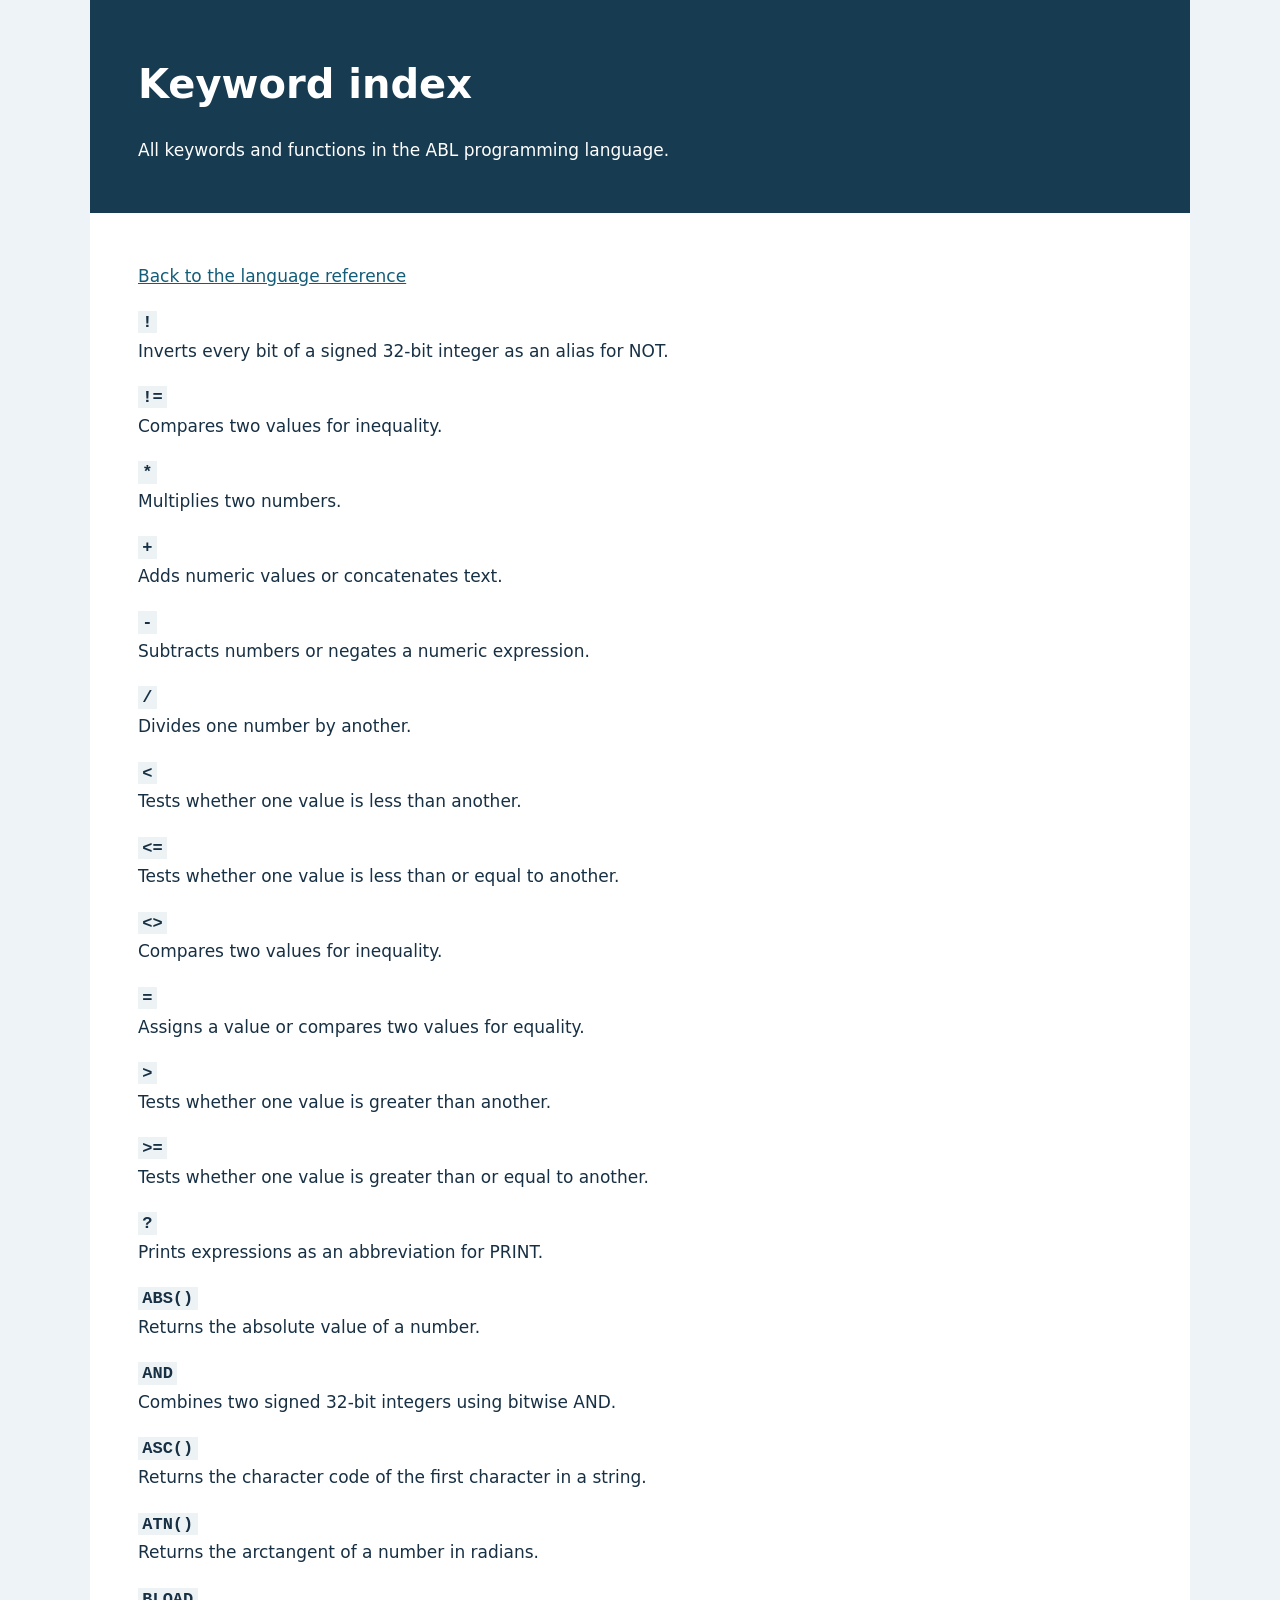
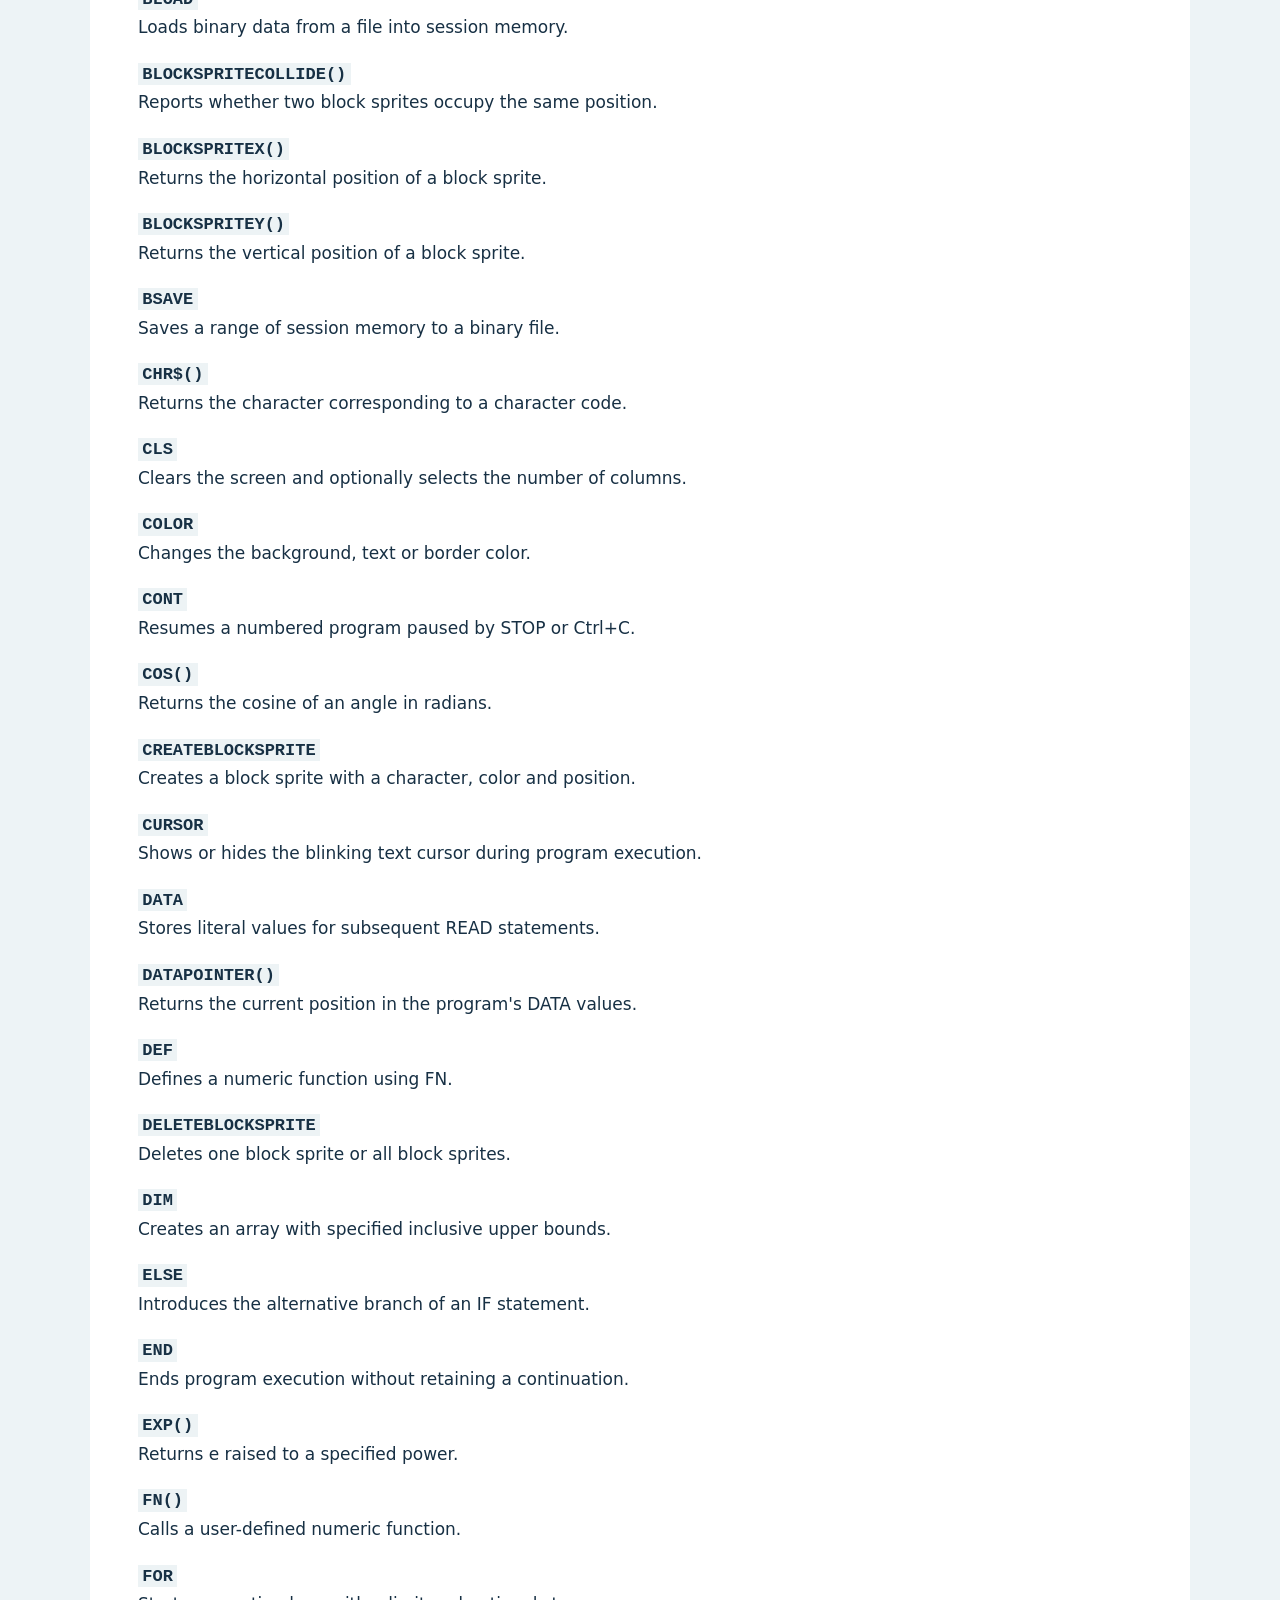
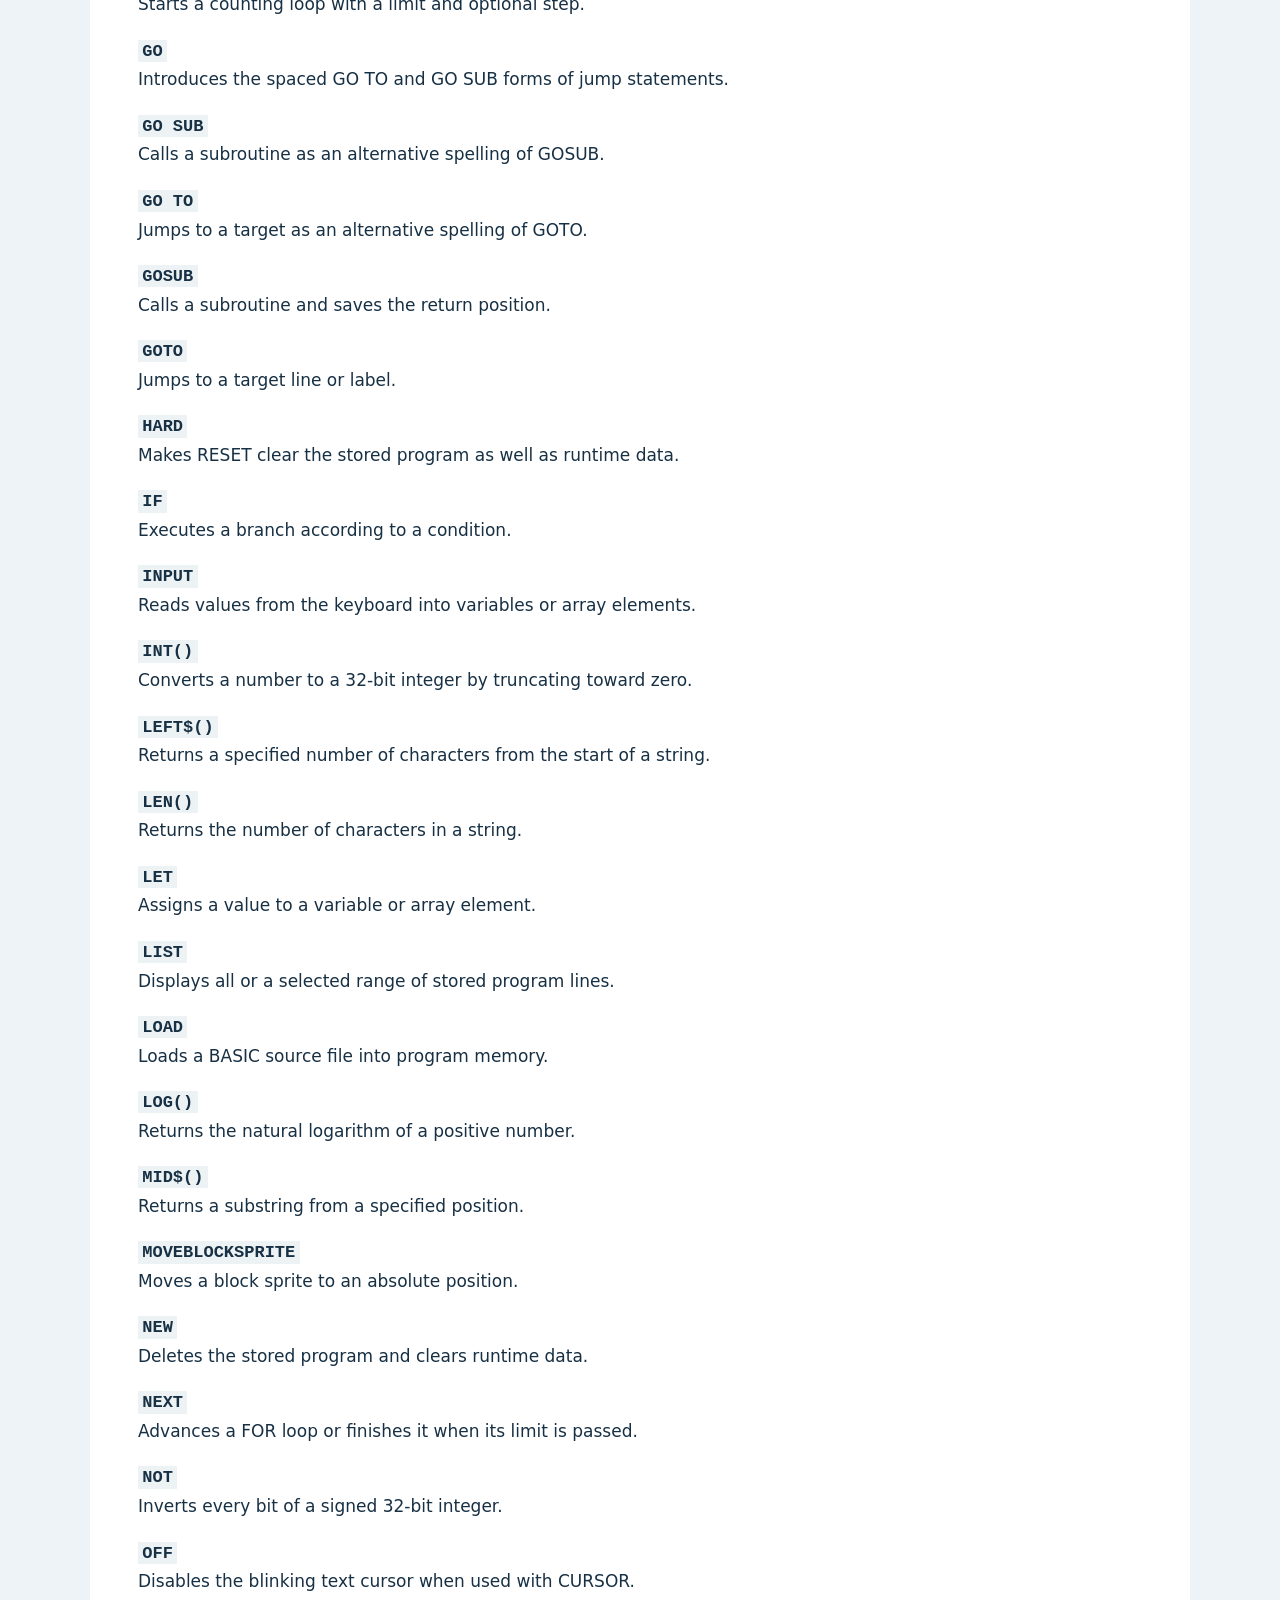
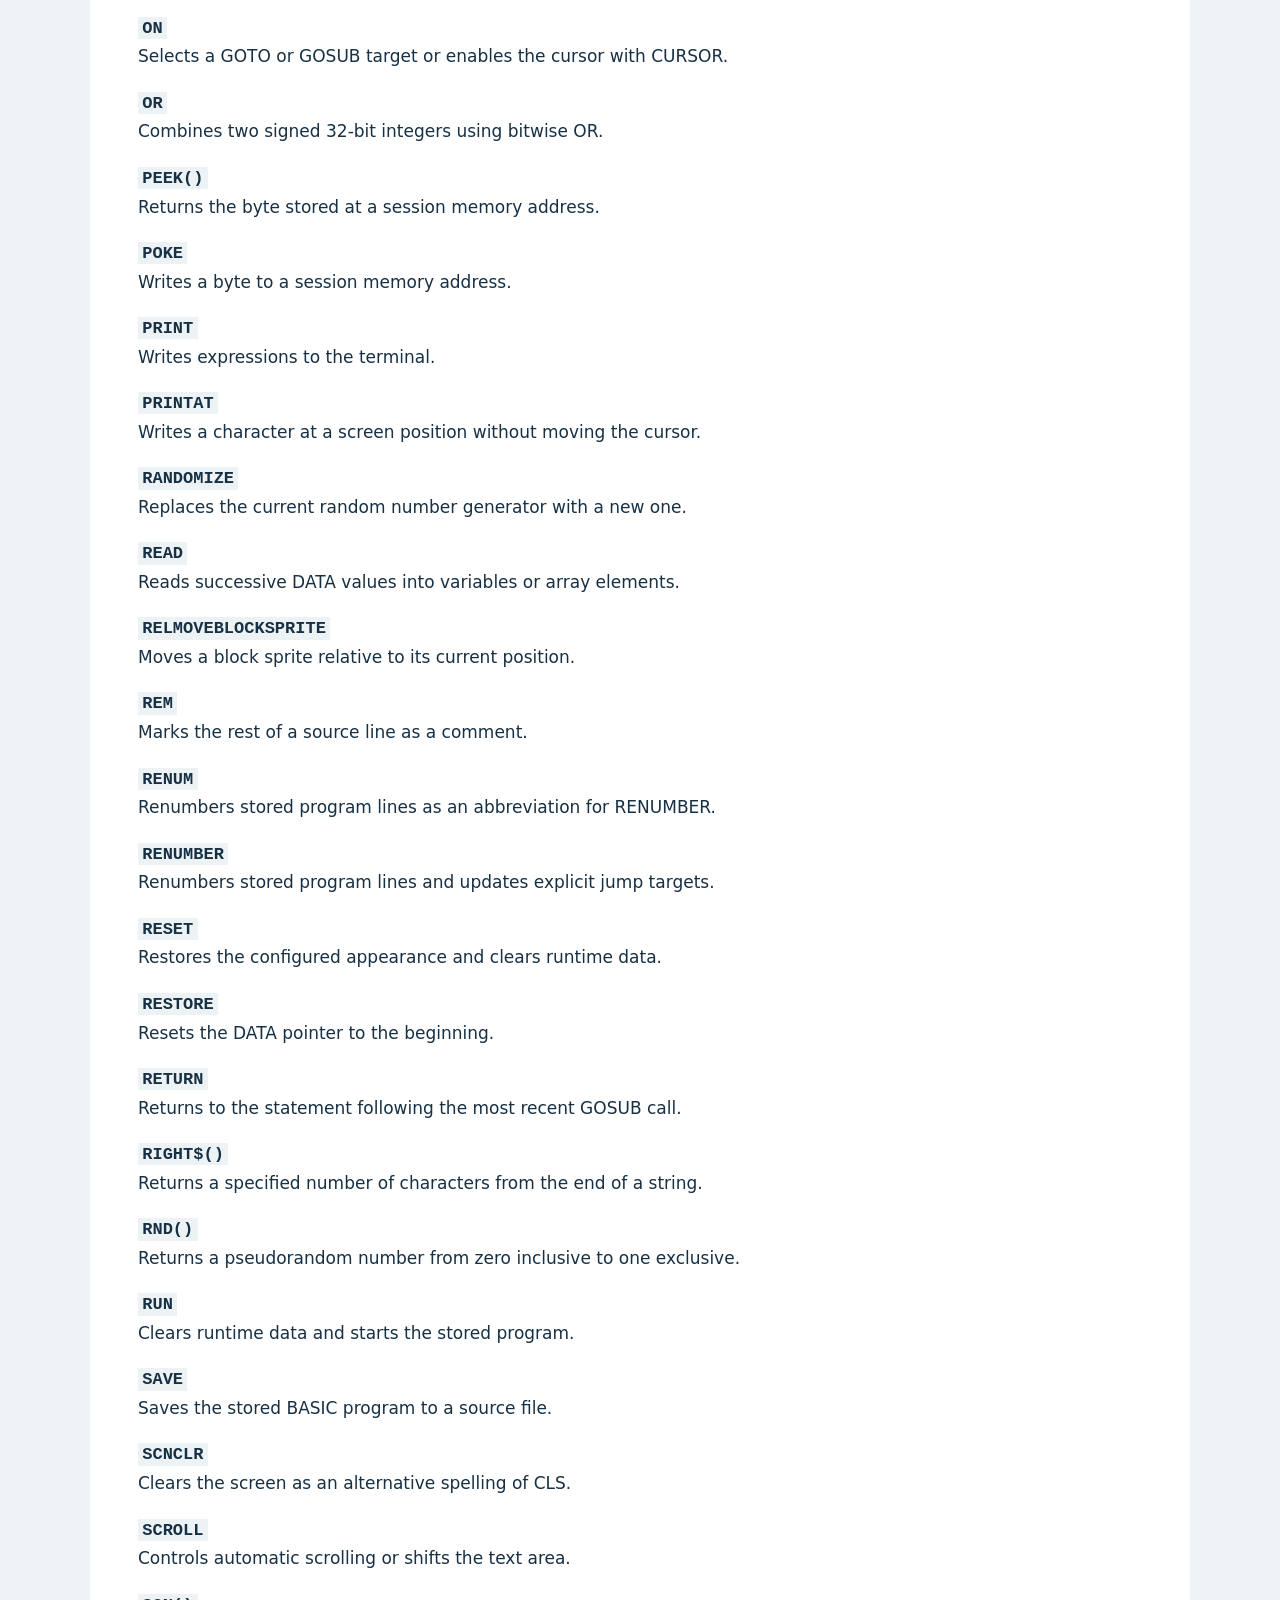
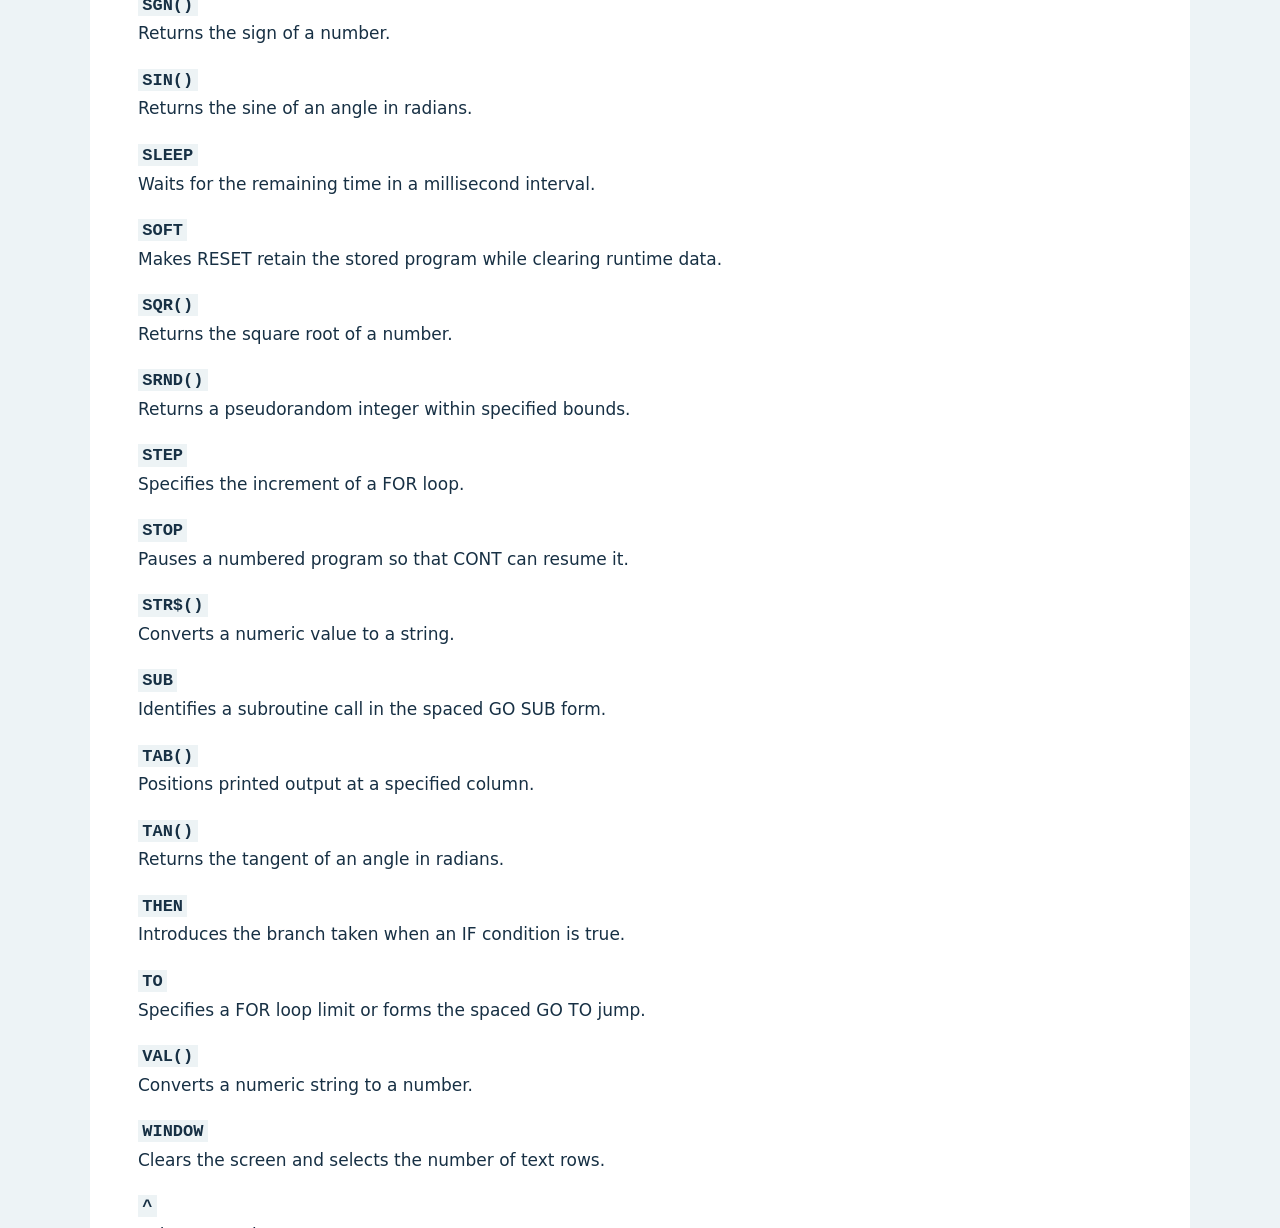
==== manual/index.html @ cd532a66 "Keyword index." ====
<!DOCTYPE html>
<html lang="en">
<head>
    <meta charset="utf-8" />
    <meta name="viewport" content="width=device-width, initial-scale=1" />
    <title>Keyword index | ABL manual</title>
    <link rel="stylesheet" href="../style.css" />
</head>
<body>
    <header>
        <h1>Keyword index</h1>
        <p>All keywords and functions in the ABL programming language.</p>
    </header>
    <main>
        <p><a href="../index.html">Back to the language reference</a></p>

        <p>
            <b><code>!</code></b><br />
            Inverts every bit of a signed 32-bit integer as an alias for NOT.
        </p>
        <p>
            <b><code>!=</code></b><br />
            Compares two values for inequality.
        </p>
        <p>
            <b><code>*</code></b><br />
            Multiplies two numbers.
        </p>
        <p>
            <b><code>+</code></b><br />
            Adds numeric values or concatenates text.
        </p>
        <p>
            <b><code>-</code></b><br />
            Subtracts numbers or negates a numeric expression.
        </p>
        <p>
            <b><code>/</code></b><br />
            Divides one number by another.
        </p>
        <p>
            <b><code>&lt;</code></b><br />
            Tests whether one value is less than another.
        </p>
        <p>
            <b><code>&lt;=</code></b><br />
            Tests whether one value is less than or equal to another.
        </p>
        <p>
            <b><code>&lt;&gt;</code></b><br />
            Compares two values for inequality.
        </p>
        <p>
            <b><code>=</code></b><br />
            Assigns a value or compares two values for equality.
        </p>
        <p>
            <b><code>&gt;</code></b><br />
            Tests whether one value is greater than another.
        </p>
        <p>
            <b><code>&gt;=</code></b><br />
            Tests whether one value is greater than or equal to another.
        </p>
        <p>
            <b><code>?</code></b><br />
            Prints expressions as an abbreviation for PRINT.
        </p>
        <p>
            <b><code>ABS()</code></b><br />
            Returns the absolute value of a number.
        </p>
        <p>
            <b><code>AND</code></b><br />
            Combines two signed 32-bit integers using bitwise AND.
        </p>
        <p>
            <b><code>ASC()</code></b><br />
            Returns the character code of the first character in a string.
        </p>
        <p>
            <b><code>ATN()</code></b><br />
            Returns the arctangent of a number in radians.
        </p>
        <p>
            <b><code>BLOAD</code></b><br />
            Loads binary data from a file into session memory.
        </p>
        <p>
            <b><code>BLOCKSPRITECOLLIDE()</code></b><br />
            Reports whether two block sprites occupy the same position.
        </p>
        <p>
            <b><code>BLOCKSPRITEX()</code></b><br />
            Returns the horizontal position of a block sprite.
        </p>
        <p>
            <b><code>BLOCKSPRITEY()</code></b><br />
            Returns the vertical position of a block sprite.
        </p>
        <p>
            <b><code>BSAVE</code></b><br />
            Saves a range of session memory to a binary file.
        </p>
        <p>
            <b><code>CHR$()</code></b><br />
            Returns the character corresponding to a character code.
        </p>
        <p>
            <b><code>CLS</code></b><br />
            Clears the screen and optionally selects the number of columns.
        </p>
        <p>
            <b><code>COLOR</code></b><br />
            Changes the background, text or border color.
        </p>
        <p>
            <b><code>CONT</code></b><br />
            Resumes a numbered program paused by STOP or Ctrl+C.
        </p>
        <p>
            <b><code>COS()</code></b><br />
            Returns the cosine of an angle in radians.
        </p>
        <p>
            <b><code>CREATEBLOCKSPRITE</code></b><br />
            Creates a block sprite with a character, color and position.
        </p>
        <p>
            <b><code>CURSOR</code></b><br />
            Shows or hides the blinking text cursor during program execution.
        </p>
        <p>
            <b><code>DATA</code></b><br />
            Stores literal values for subsequent READ statements.
        </p>
        <p>
            <b><code>DATAPOINTER()</code></b><br />
            Returns the current position in the program&#39;s DATA values.
        </p>
        <p>
            <b><code>DEF</code></b><br />
            Defines a numeric function using FN.
        </p>
        <p>
            <b><code>DELETEBLOCKSPRITE</code></b><br />
            Deletes one block sprite or all block sprites.
        </p>
        <p>
            <b><code>DIM</code></b><br />
            Creates an array with specified inclusive upper bounds.
        </p>
        <p>
            <b><code>ELSE</code></b><br />
            Introduces the alternative branch of an IF statement.
        </p>
        <p>
            <b><code>END</code></b><br />
            Ends program execution without retaining a continuation.
        </p>
        <p>
            <b><code>EXP()</code></b><br />
            Returns e raised to a specified power.
        </p>
        <p>
            <b><code>FN()</code></b><br />
            Calls a user-defined numeric function.
        </p>
        <p>
            <b><code>FOR</code></b><br />
            Starts a counting loop with a limit and optional step.
        </p>
        <p>
            <b><code>GO</code></b><br />
            Introduces the spaced GO TO and GO SUB forms of jump statements.
        </p>
        <p>
            <b><code>GO SUB</code></b><br />
            Calls a subroutine as an alternative spelling of GOSUB.
        </p>
        <p>
            <b><code>GO TO</code></b><br />
            Jumps to a target as an alternative spelling of GOTO.
        </p>
        <p>
            <b><code>GOSUB</code></b><br />
            Calls a subroutine and saves the return position.
        </p>
        <p>
            <b><code>GOTO</code></b><br />
            Jumps to a target line or label.
        </p>
        <p>
            <b><code>HARD</code></b><br />
            Makes RESET clear the stored program as well as runtime data.
        </p>
        <p>
            <b><code>IF</code></b><br />
            Executes a branch according to a condition.
        </p>
        <p>
            <b><code>INPUT</code></b><br />
            Reads values from the keyboard into variables or array elements.
        </p>
        <p>
            <b><code>INT()</code></b><br />
            Converts a number to a 32-bit integer by truncating toward zero.
        </p>
        <p>
            <b><code>LEFT$()</code></b><br />
            Returns a specified number of characters from the start of a string.
        </p>
        <p>
            <b><code>LEN()</code></b><br />
            Returns the number of characters in a string.
        </p>
        <p>
            <b><code>LET</code></b><br />
            Assigns a value to a variable or array element.
        </p>
        <p>
            <b><code>LIST</code></b><br />
            Displays all or a selected range of stored program lines.
        </p>
        <p>
            <b><code>LOAD</code></b><br />
            Loads a BASIC source file into program memory.
        </p>
        <p>
            <b><code>LOG()</code></b><br />
            Returns the natural logarithm of a positive number.
        </p>
        <p>
            <b><code>MID$()</code></b><br />
            Returns a substring from a specified position.
        </p>
        <p>
            <b><code>MOVEBLOCKSPRITE</code></b><br />
            Moves a block sprite to an absolute position.
        </p>
        <p>
            <b><code>NEW</code></b><br />
            Deletes the stored program and clears runtime data.
        </p>
        <p>
            <b><code>NEXT</code></b><br />
            Advances a FOR loop or finishes it when its limit is passed.
        </p>
        <p>
            <b><code>NOT</code></b><br />
            Inverts every bit of a signed 32-bit integer.
        </p>
        <p>
            <b><code>OFF</code></b><br />
            Disables the blinking text cursor when used with CURSOR.
        </p>
        <p>
            <b><code>ON</code></b><br />
            Selects a GOTO or GOSUB target or enables the cursor with CURSOR.
        </p>
        <p>
            <b><code>OR</code></b><br />
            Combines two signed 32-bit integers using bitwise OR.
        </p>
        <p>
            <b><code>PEEK()</code></b><br />
            Returns the byte stored at a session memory address.
        </p>
        <p>
            <b><code>POKE</code></b><br />
            Writes a byte to a session memory address.
        </p>
        <p>
            <b><code>PRINT</code></b><br />
            Writes expressions to the terminal.
        </p>
        <p>
            <b><code>PRINTAT</code></b><br />
            Writes a character at a screen position without moving the cursor.
        </p>
        <p>
            <b><code>RANDOMIZE</code></b><br />
            Replaces the current random number generator with a new one.
        </p>
        <p>
            <b><code>READ</code></b><br />
            Reads successive DATA values into variables or array elements.
        </p>
        <p>
            <b><code>RELMOVEBLOCKSPRITE</code></b><br />
            Moves a block sprite relative to its current position.
        </p>
        <p>
            <b><code>REM</code></b><br />
            Marks the rest of a source line as a comment.
        </p>
        <p>
            <b><code>RENUM</code></b><br />
            Renumbers stored program lines as an abbreviation for RENUMBER.
        </p>
        <p>
            <b><code>RENUMBER</code></b><br />
            Renumbers stored program lines and updates explicit jump targets.
        </p>
        <p>
            <b><code>RESET</code></b><br />
            Restores the configured appearance and clears runtime data.
        </p>
        <p>
            <b><code>RESTORE</code></b><br />
            Resets the DATA pointer to the beginning.
        </p>
        <p>
            <b><code>RETURN</code></b><br />
            Returns to the statement following the most recent GOSUB call.
        </p>
        <p>
            <b><code>RIGHT$()</code></b><br />
            Returns a specified number of characters from the end of a string.
        </p>
        <p>
            <b><code>RND()</code></b><br />
            Returns a pseudorandom number from zero inclusive to one exclusive.
        </p>
        <p>
            <b><code>RUN</code></b><br />
            Clears runtime data and starts the stored program.
        </p>
        <p>
            <b><code>SAVE</code></b><br />
            Saves the stored BASIC program to a source file.
        </p>
        <p>
            <b><code>SCNCLR</code></b><br />
            Clears the screen as an alternative spelling of CLS.
        </p>
        <p>
            <b><code>SCROLL</code></b><br />
            Controls automatic scrolling or shifts the text area.
        </p>
        <p>
            <b><code>SGN()</code></b><br />
            Returns the sign of a number.
        </p>
        <p>
            <b><code>SIN()</code></b><br />
            Returns the sine of an angle in radians.
        </p>
        <p>
            <b><code>SLEEP</code></b><br />
            Waits for the remaining time in a millisecond interval.
        </p>
        <p>
            <b><code>SOFT</code></b><br />
            Makes RESET retain the stored program while clearing runtime data.
        </p>
        <p>
            <b><code>SQR()</code></b><br />
            Returns the square root of a number.
        </p>
        <p>
            <b><code>SRND()</code></b><br />
            Returns a pseudorandom integer within specified bounds.
        </p>
        <p>
            <b><code>STEP</code></b><br />
            Specifies the increment of a FOR loop.
        </p>
        <p>
            <b><code>STOP</code></b><br />
            Pauses a numbered program so that CONT can resume it.
        </p>
        <p>
            <b><code>STR$()</code></b><br />
            Converts a numeric value to a string.
        </p>
        <p>
            <b><code>SUB</code></b><br />
            Identifies a subroutine call in the spaced GO SUB form.
        </p>
        <p>
            <b><code>TAB()</code></b><br />
            Positions printed output at a specified column.
        </p>
        <p>
            <b><code>TAN()</code></b><br />
            Returns the tangent of an angle in radians.
        </p>
        <p>
            <b><code>THEN</code></b><br />
            Introduces the branch taken when an IF condition is true.
        </p>
        <p>
            <b><code>TO</code></b><br />
            Specifies a FOR loop limit or forms the spaced GO TO jump.
        </p>
        <p>
            <b><code>VAL()</code></b><br />
            Converts a numeric string to a number.
        </p>
        <p>
            <b><code>WINDOW</code></b><br />
            Clears the screen and selects the number of text rows.
        </p>
        <p>
            <b><code>^</code></b><br />
            Raises a number to a power.
        </p>
    </main>
    <footer><p>ABL – A BASIC Language · developed by Tomas Håkansson and Anders Hesselbom.</p></footer>
</body>
</html>
---- style.css ----
﻿:root {
    color-scheme: light;
    --ink: #173044;
    --accent: #145d79;
    --line: #d4e1e7
}

* {
    box-sizing: border-box
}

body {
    margin: 0;
    background: #edf3f6;
    color: var(--ink);
    font: 17px/1.65 system-ui,sans-serif
}

header, main, footer {
    max-width: 1100px;
    margin: auto;
    padding: 2rem clamp(1rem,4vw,3rem)
}

header {
    background: #173b50;
    color: white
}

main {
    background: white
}

h1, h2, h3 {
    line-height: 1.25
}

h1 {
    font-size: 2.5rem
}

h2 {
    margin-top: 3rem;
    padding-top: 1rem;
    border-top: 2px solid var(--line)
}

h3 {
    margin-top: 2rem
}

a {
    color: var(--accent)
}

nav {
    background: #edf5f7;
    padding: 1rem 1.5rem;
    border-radius: 8px
}

    nav ul {
        columns: 2
    }

code, kbd, pre {
    font-family: Consolas,monospace
}

code {
    background: #edf3f5;
    padding: .1em .25em
}

pre {
    overflow: auto;
    background: #edf3f5;
    border-left: 4px solid var(--accent);
    padding: 1rem;
    line-height: 1.5
}

    pre code {
        padding: 0
    }

table {
    width: 100%;
    border-collapse: collapse;
    margin: 1rem 0
}

th, td {
    border: 1px solid var(--line);
    padding: .65rem;
    text-align: left;
    vertical-align: top;
    overflow-wrap: anywhere
}

th {
    background: #edf3f5
}

.note {
    padding: 1rem;
    background: #fff5dc;
    border-left: 4px solid #bd831c
}

article, section {
    scroll-margin-top: 1rem
}

@media(max-width:650px) {
    body {
        font-size: 16px
    }

    nav ul {
        columns: 1
    }

    th, td {
        padding: .4rem
    }

    h1 {
        font-size: 2rem
    }
}

@media print {
    body, main, header {
        background: white;
        color: black
    }

    nav {
        display: none
    }

    pre {
        white-space: pre-wrap
    }

    h2, h3 {
        break-after: avoid
    }

    tr, pre {
        break-inside: avoid
    }
}
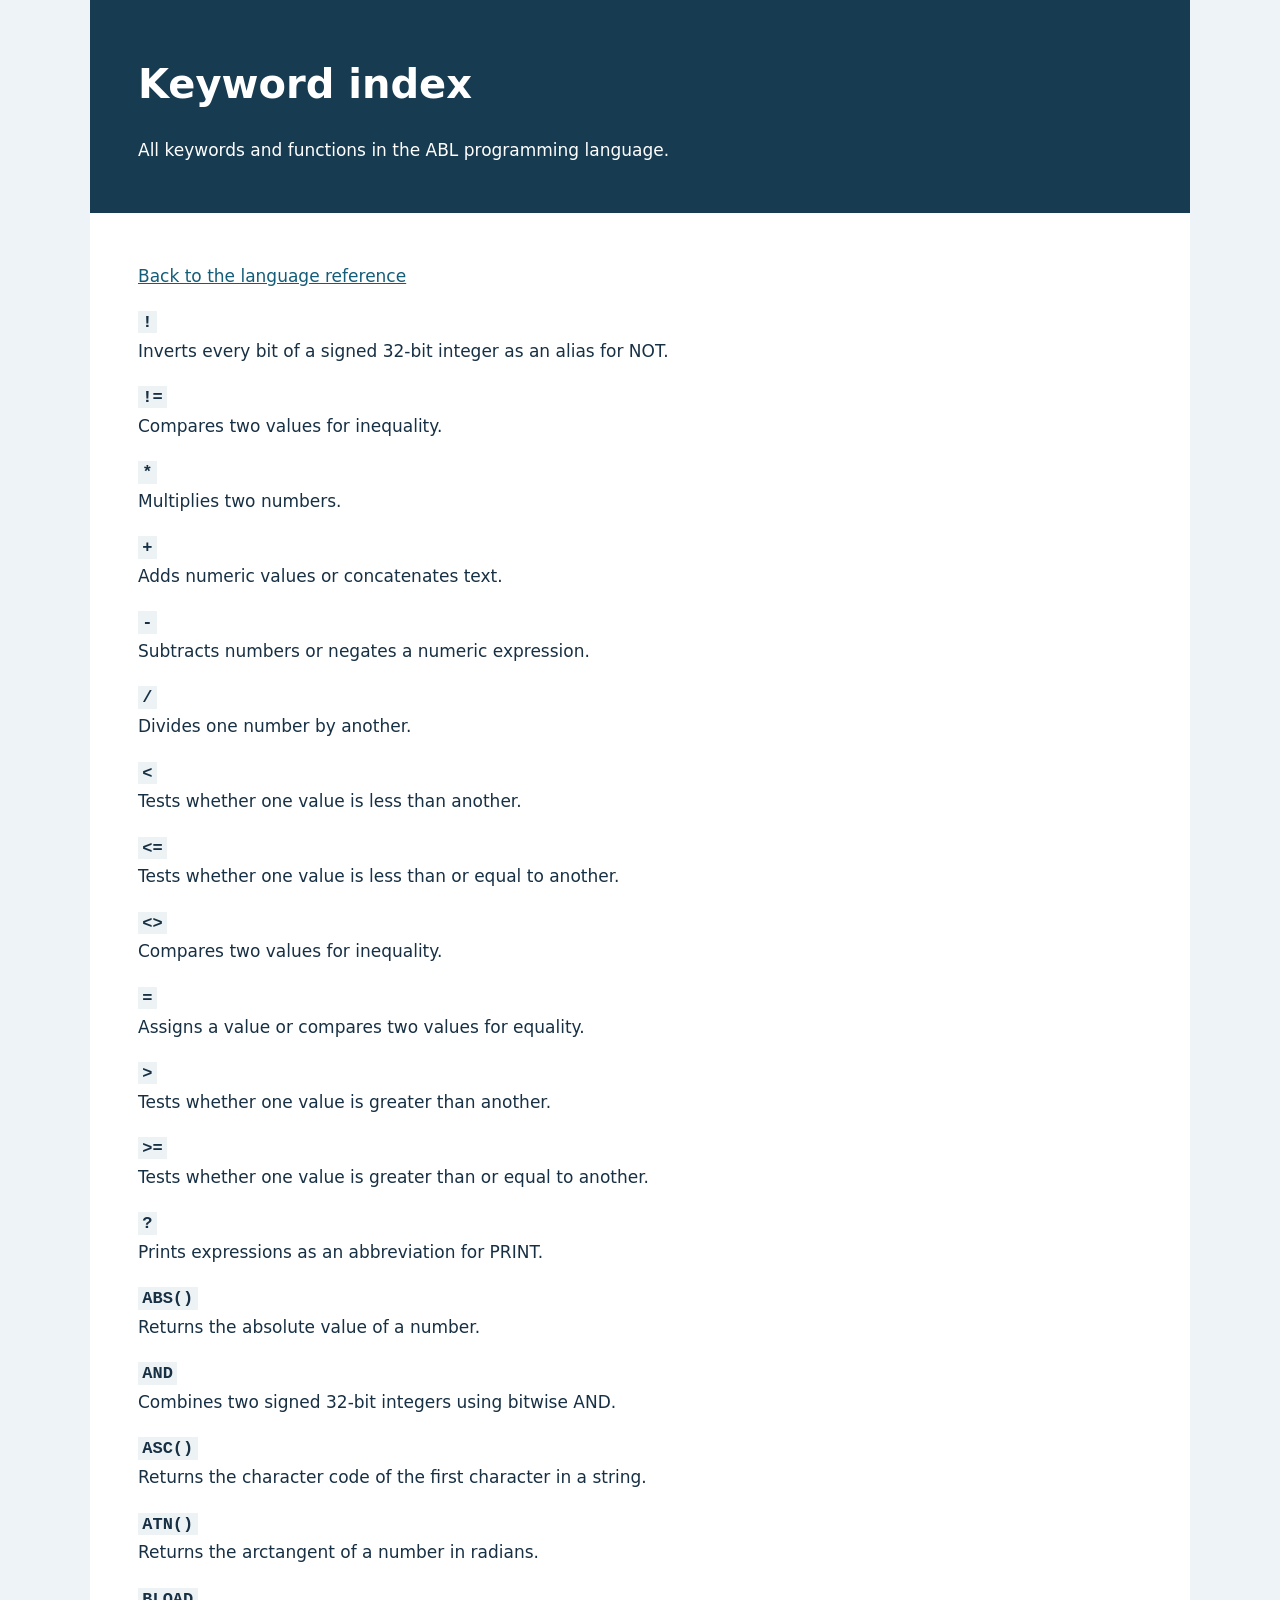
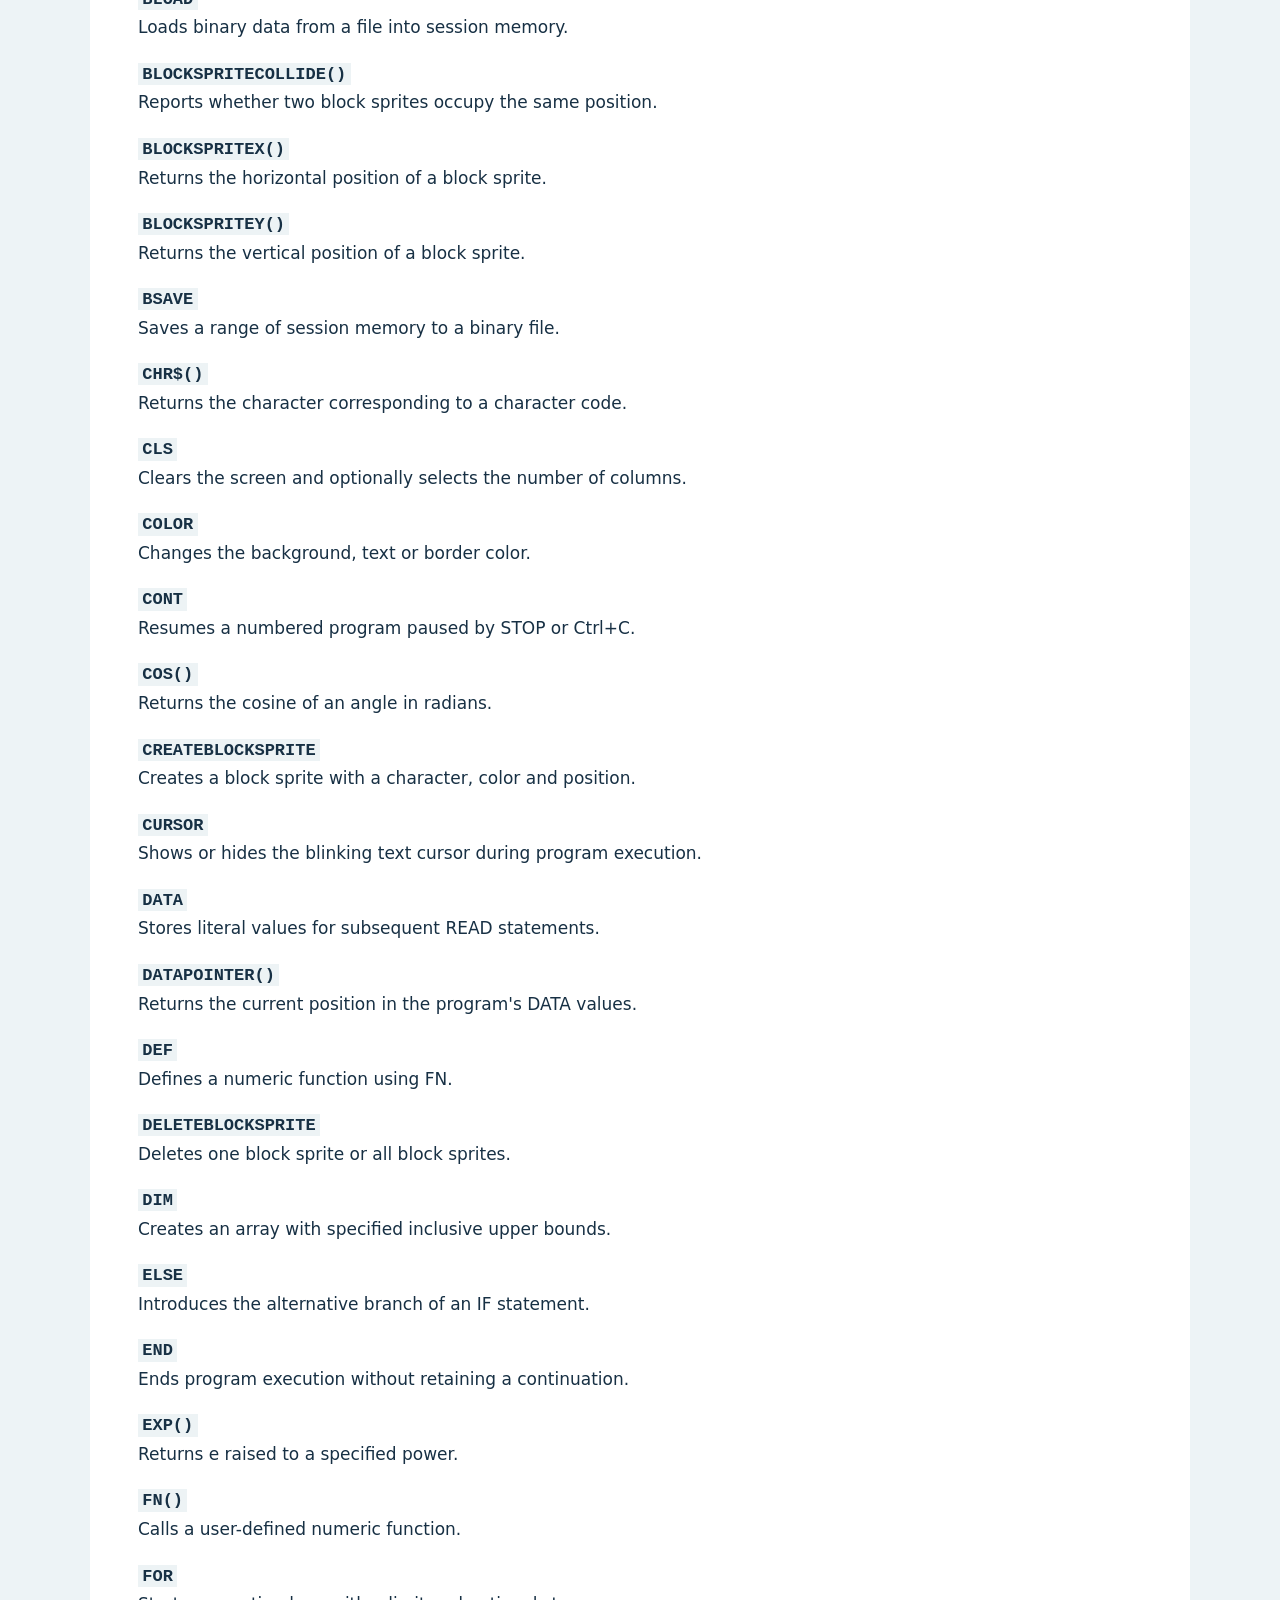
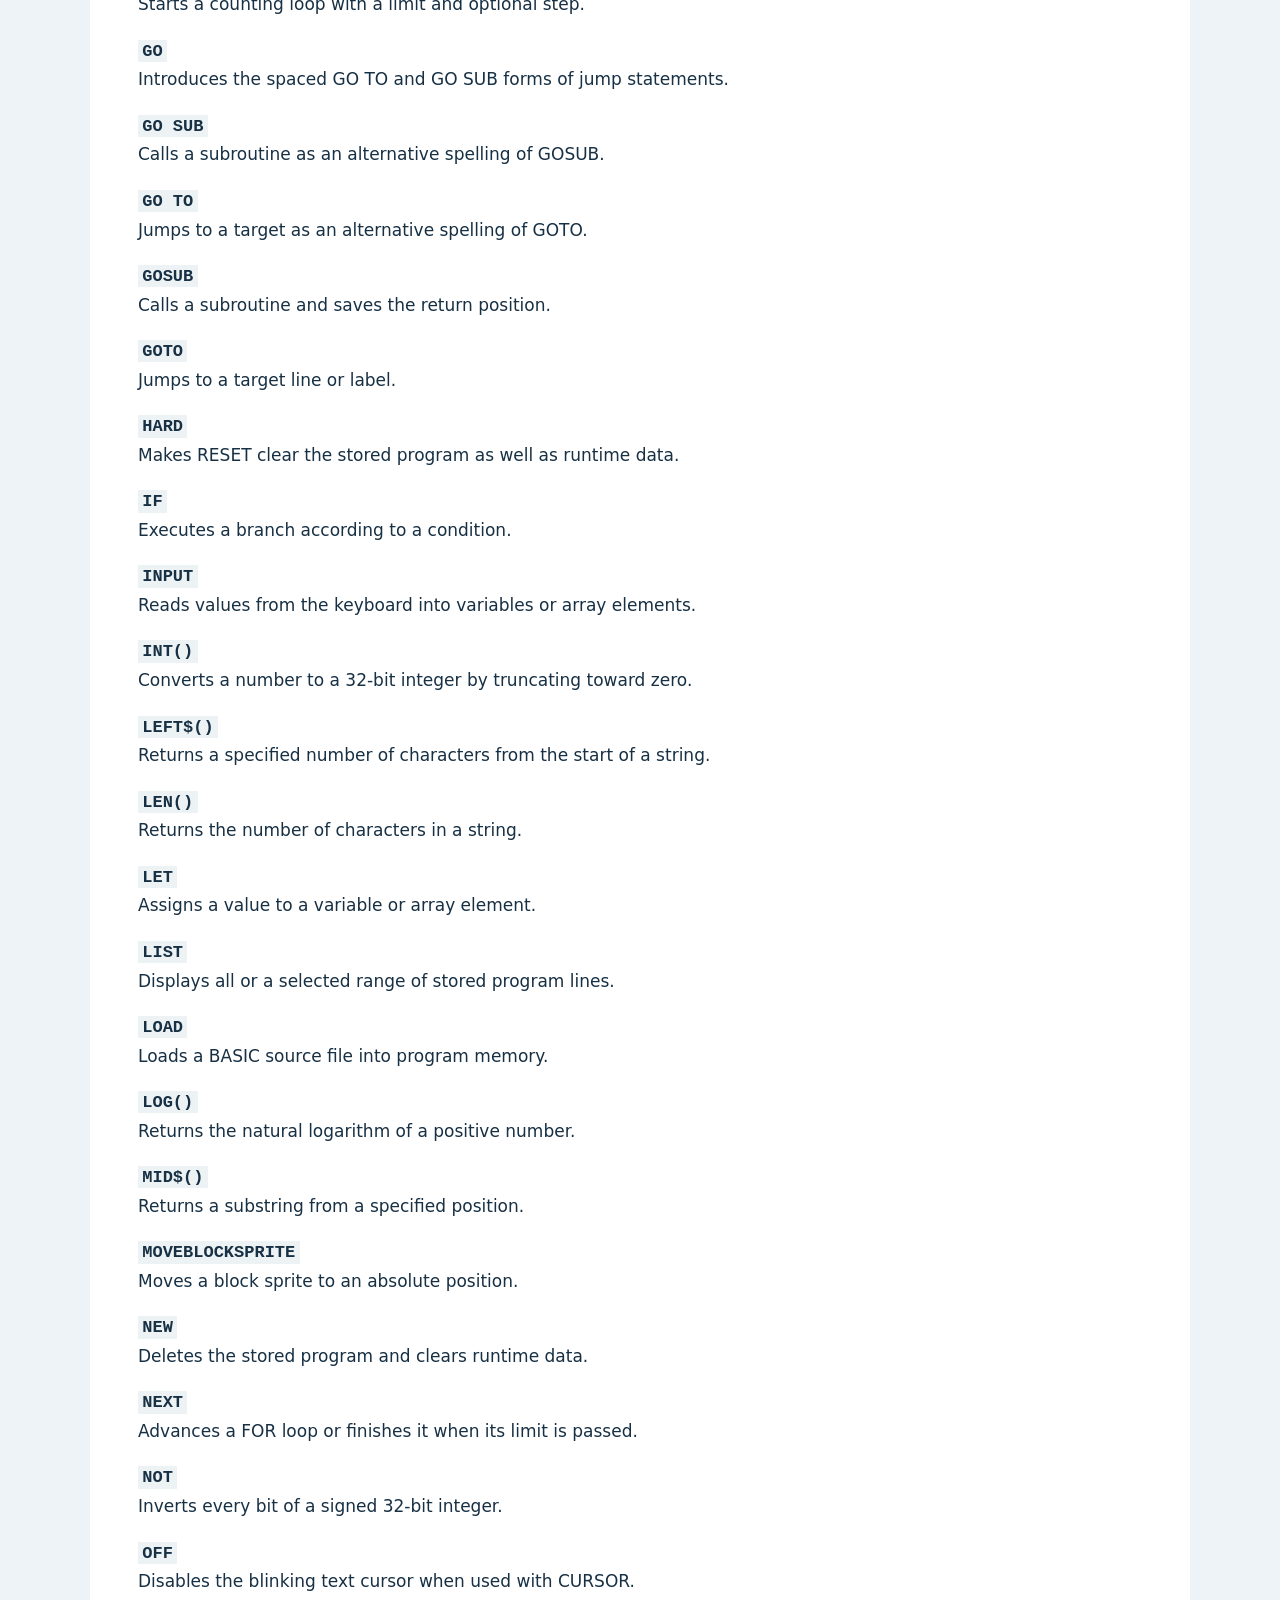
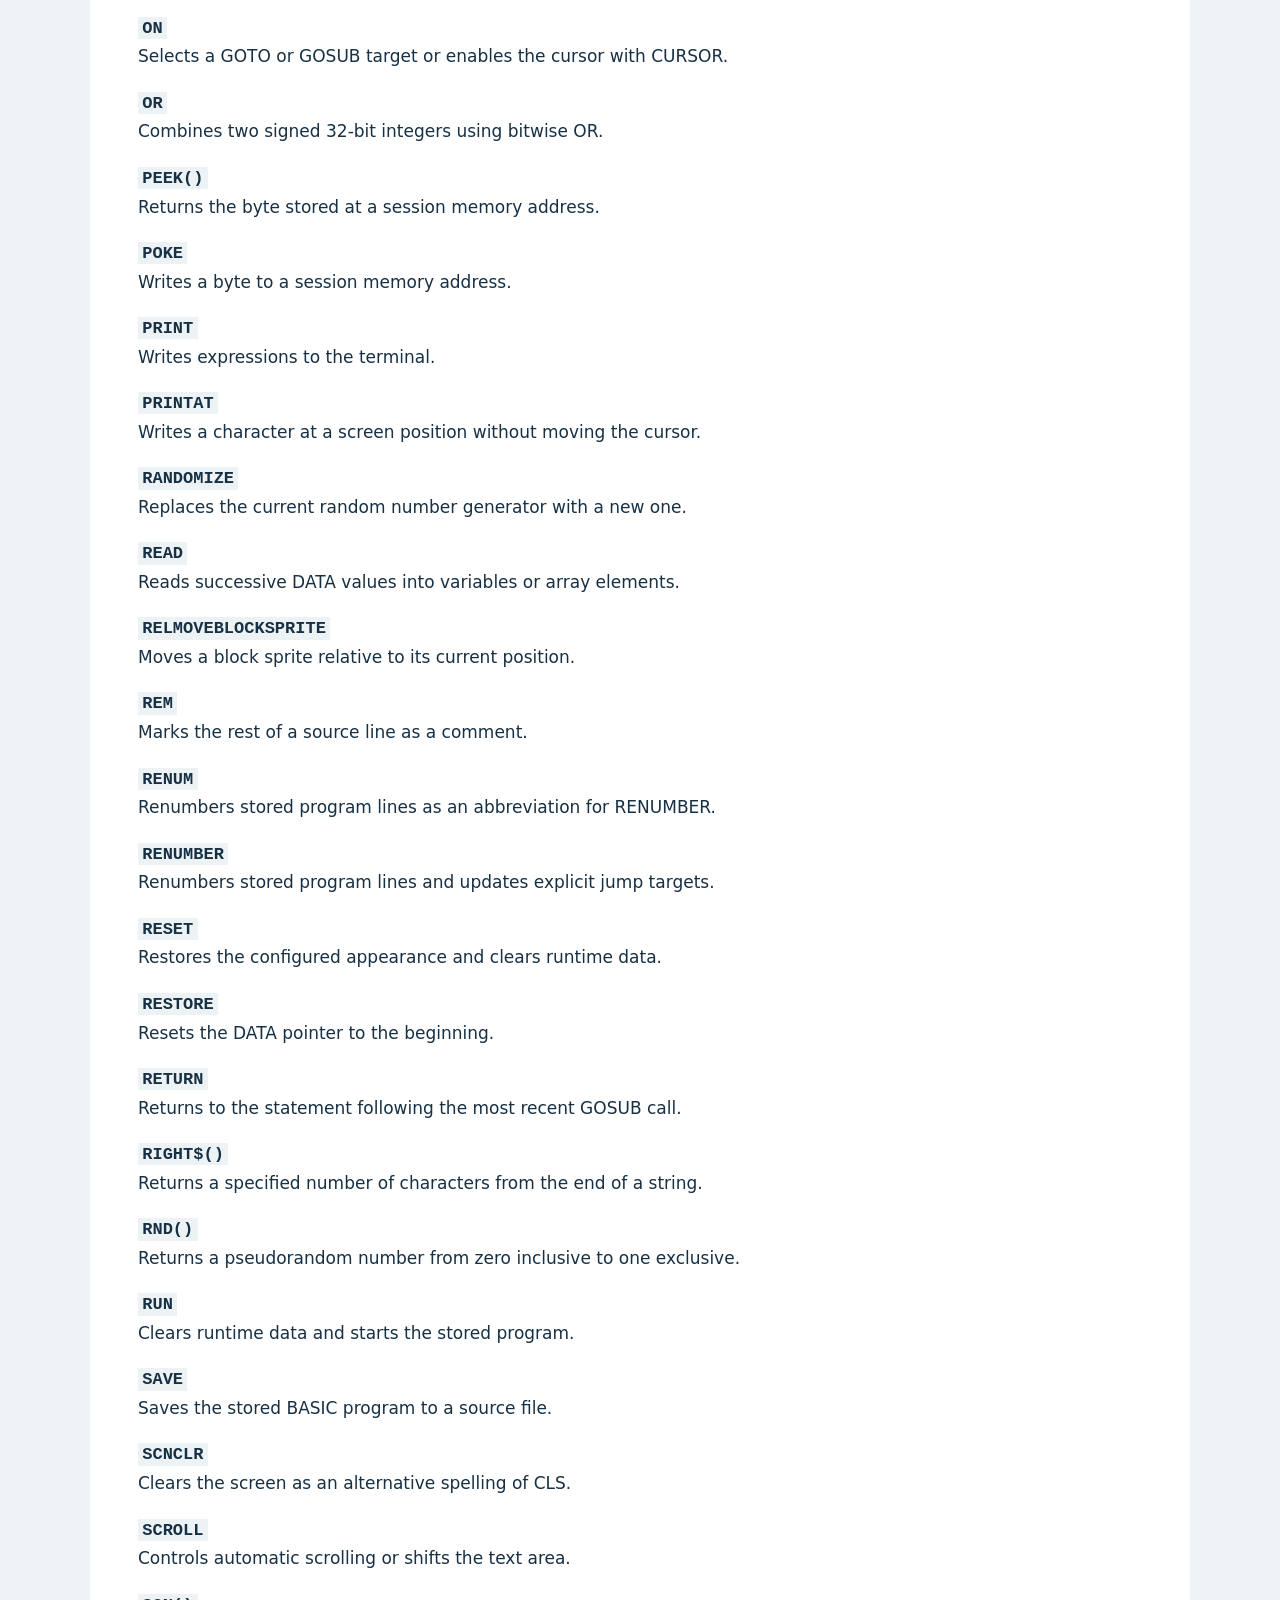
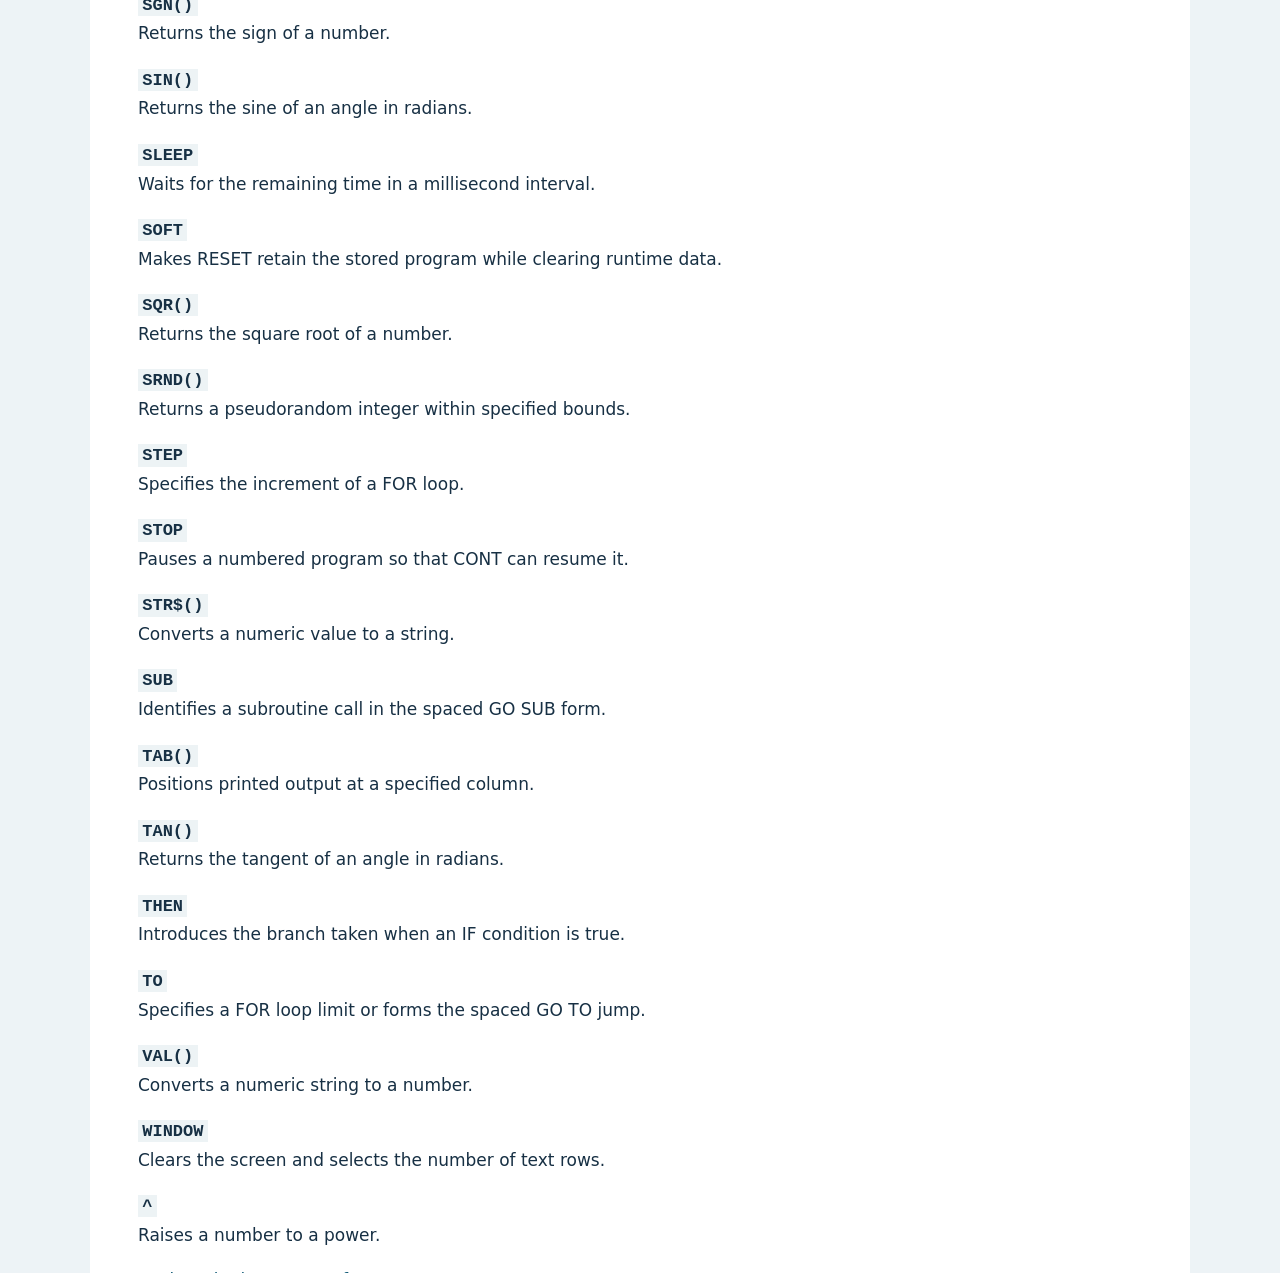
==== commit cc9fd876: "Some fixes in the documentation." ====
--- a/manual/index.html
+++ b/manual/index.html
@@ -406,6 +406,8 @@
             <b><code>^</code></b><br />
             Raises a number to a power.
         </p>
+
+        <p><a href="../index.html">Back to the language reference.</a></p>
     </main>
     <footer><p>ABL – A BASIC Language · developed by Tomas Håkansson and Anders Hesselbom.</p></footer>
 </body>
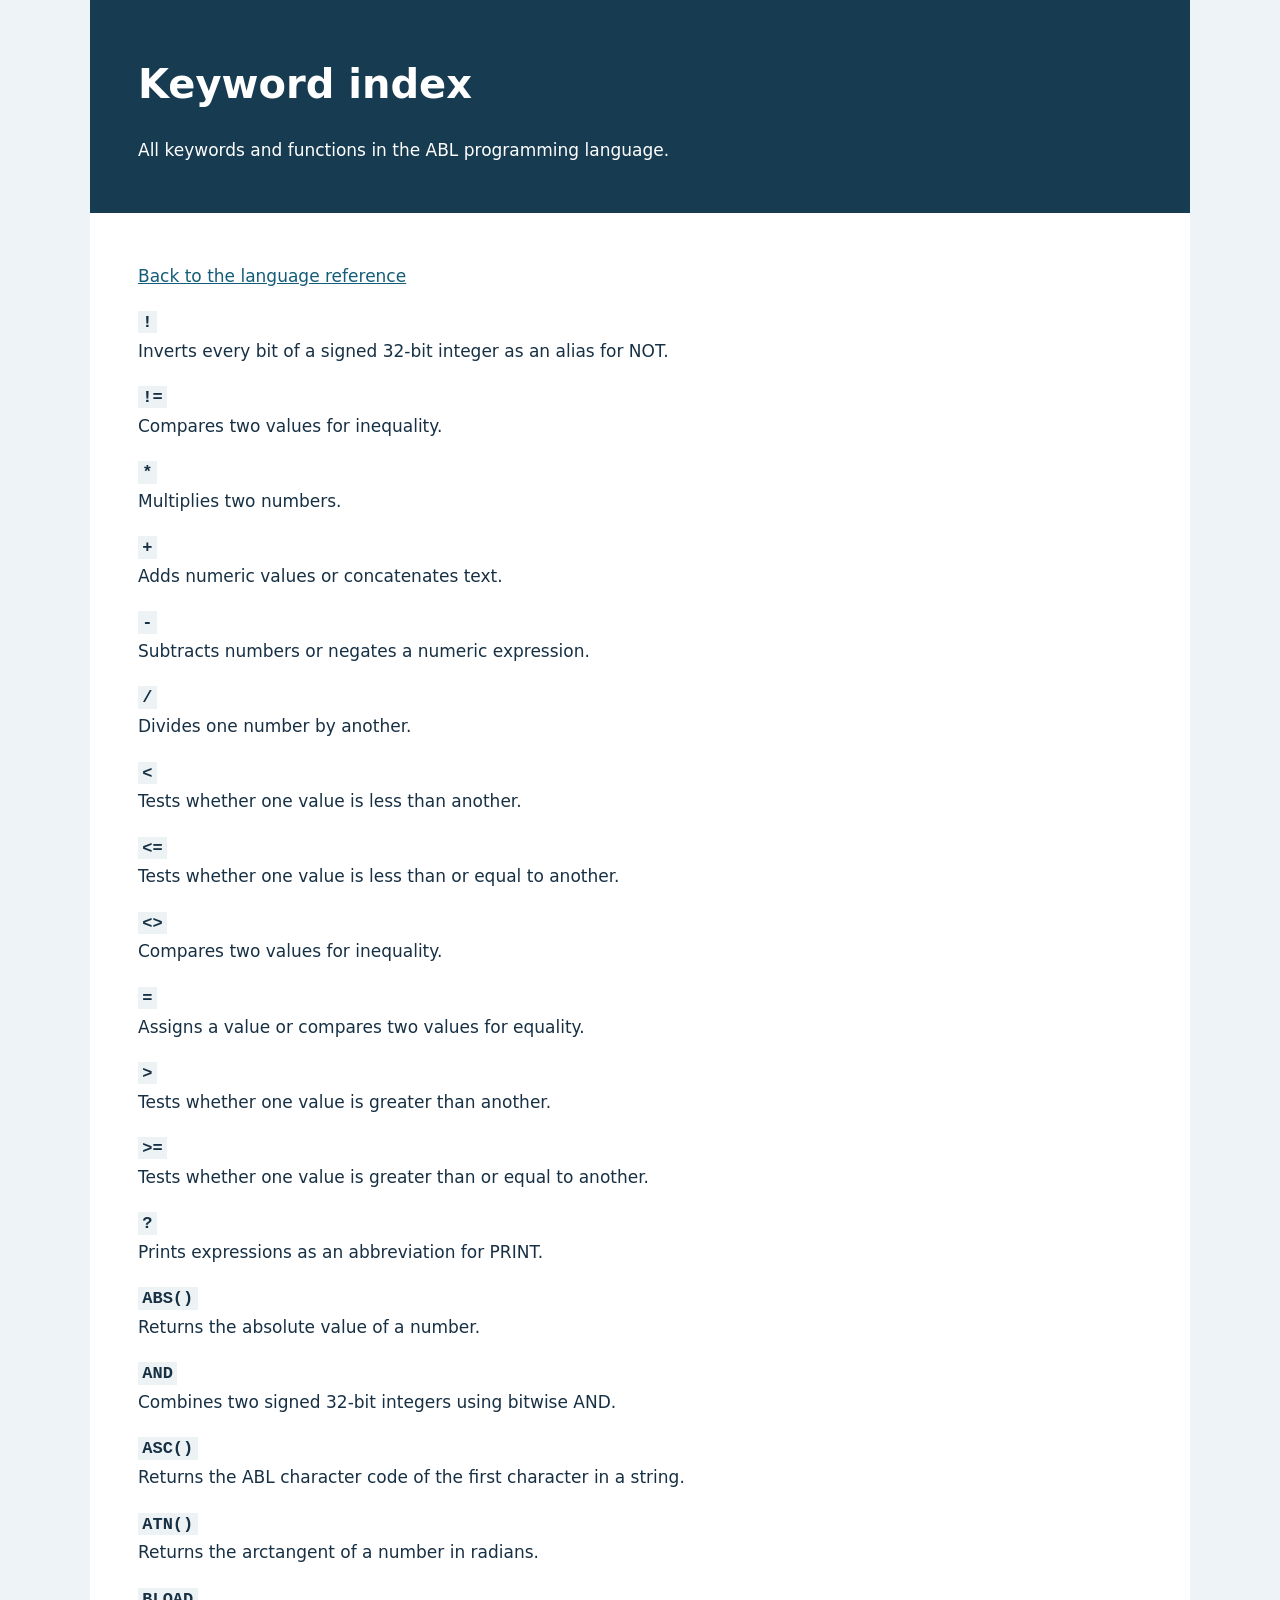
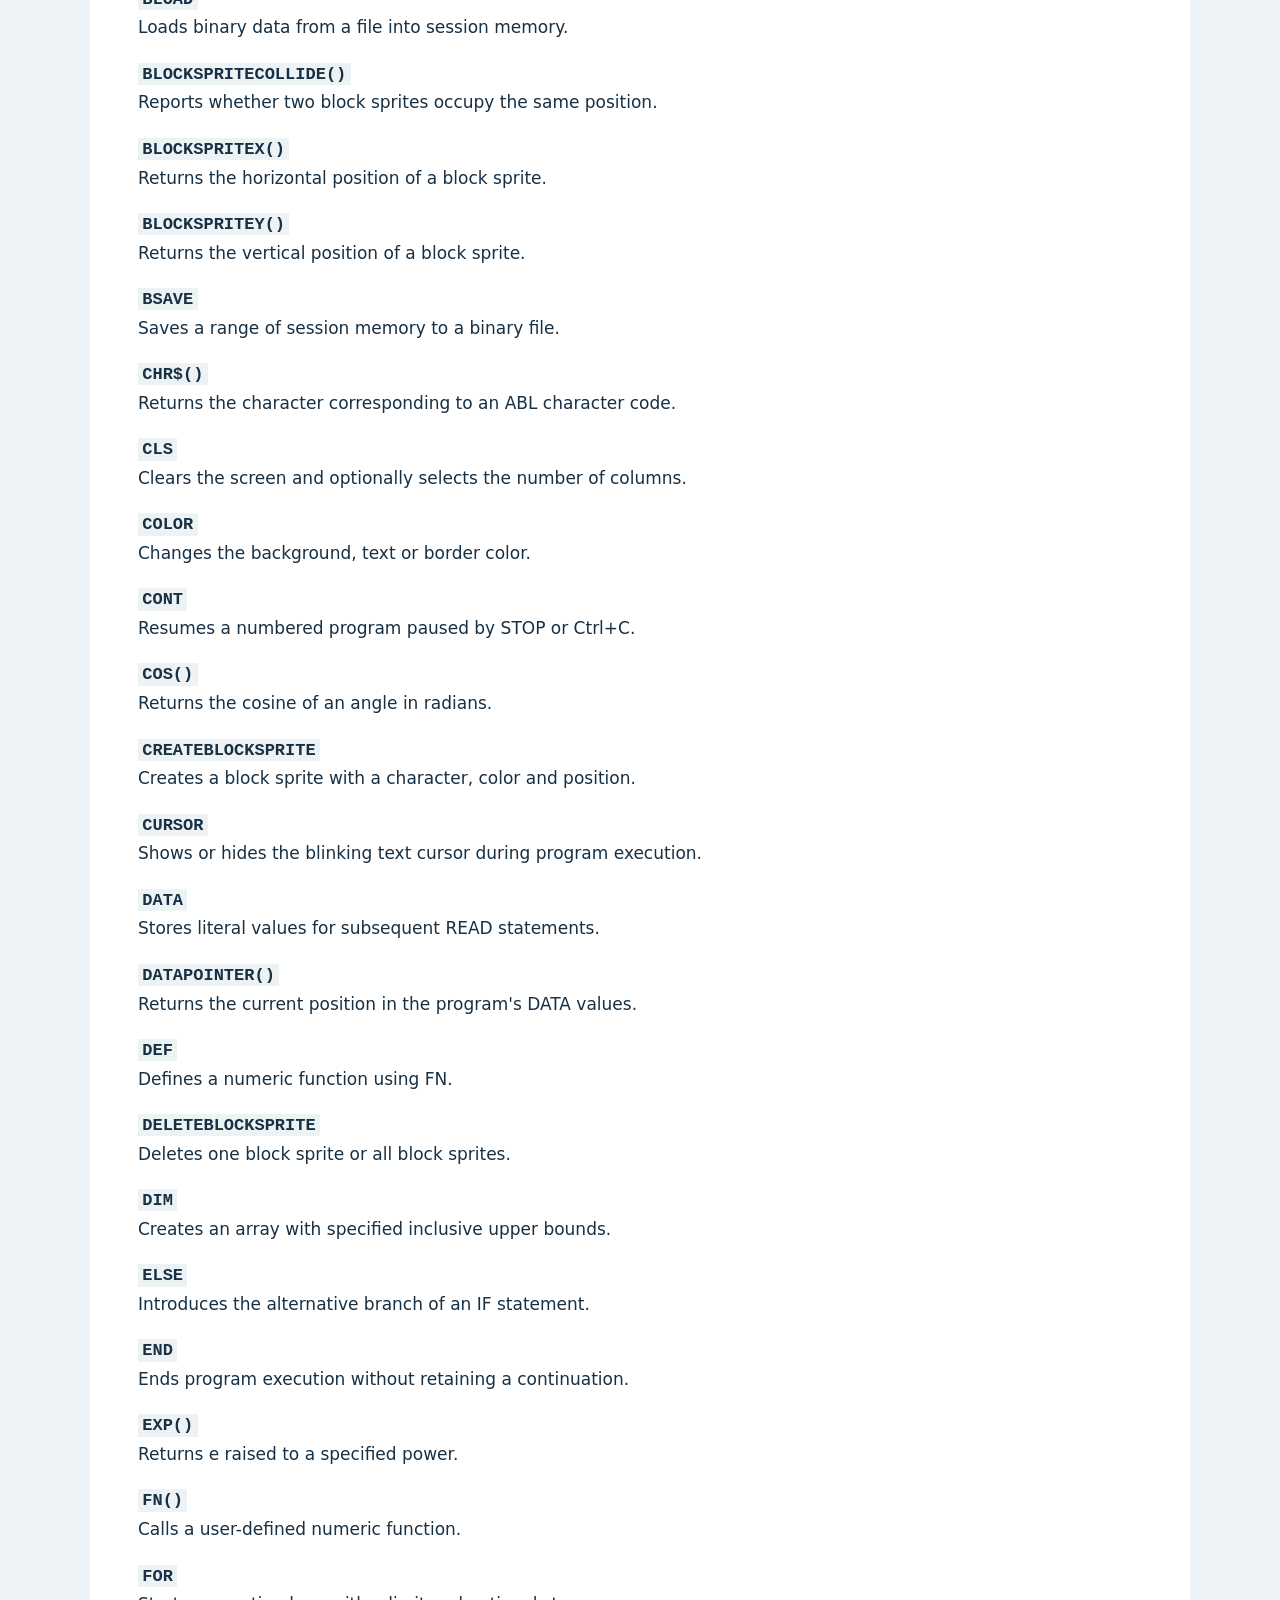
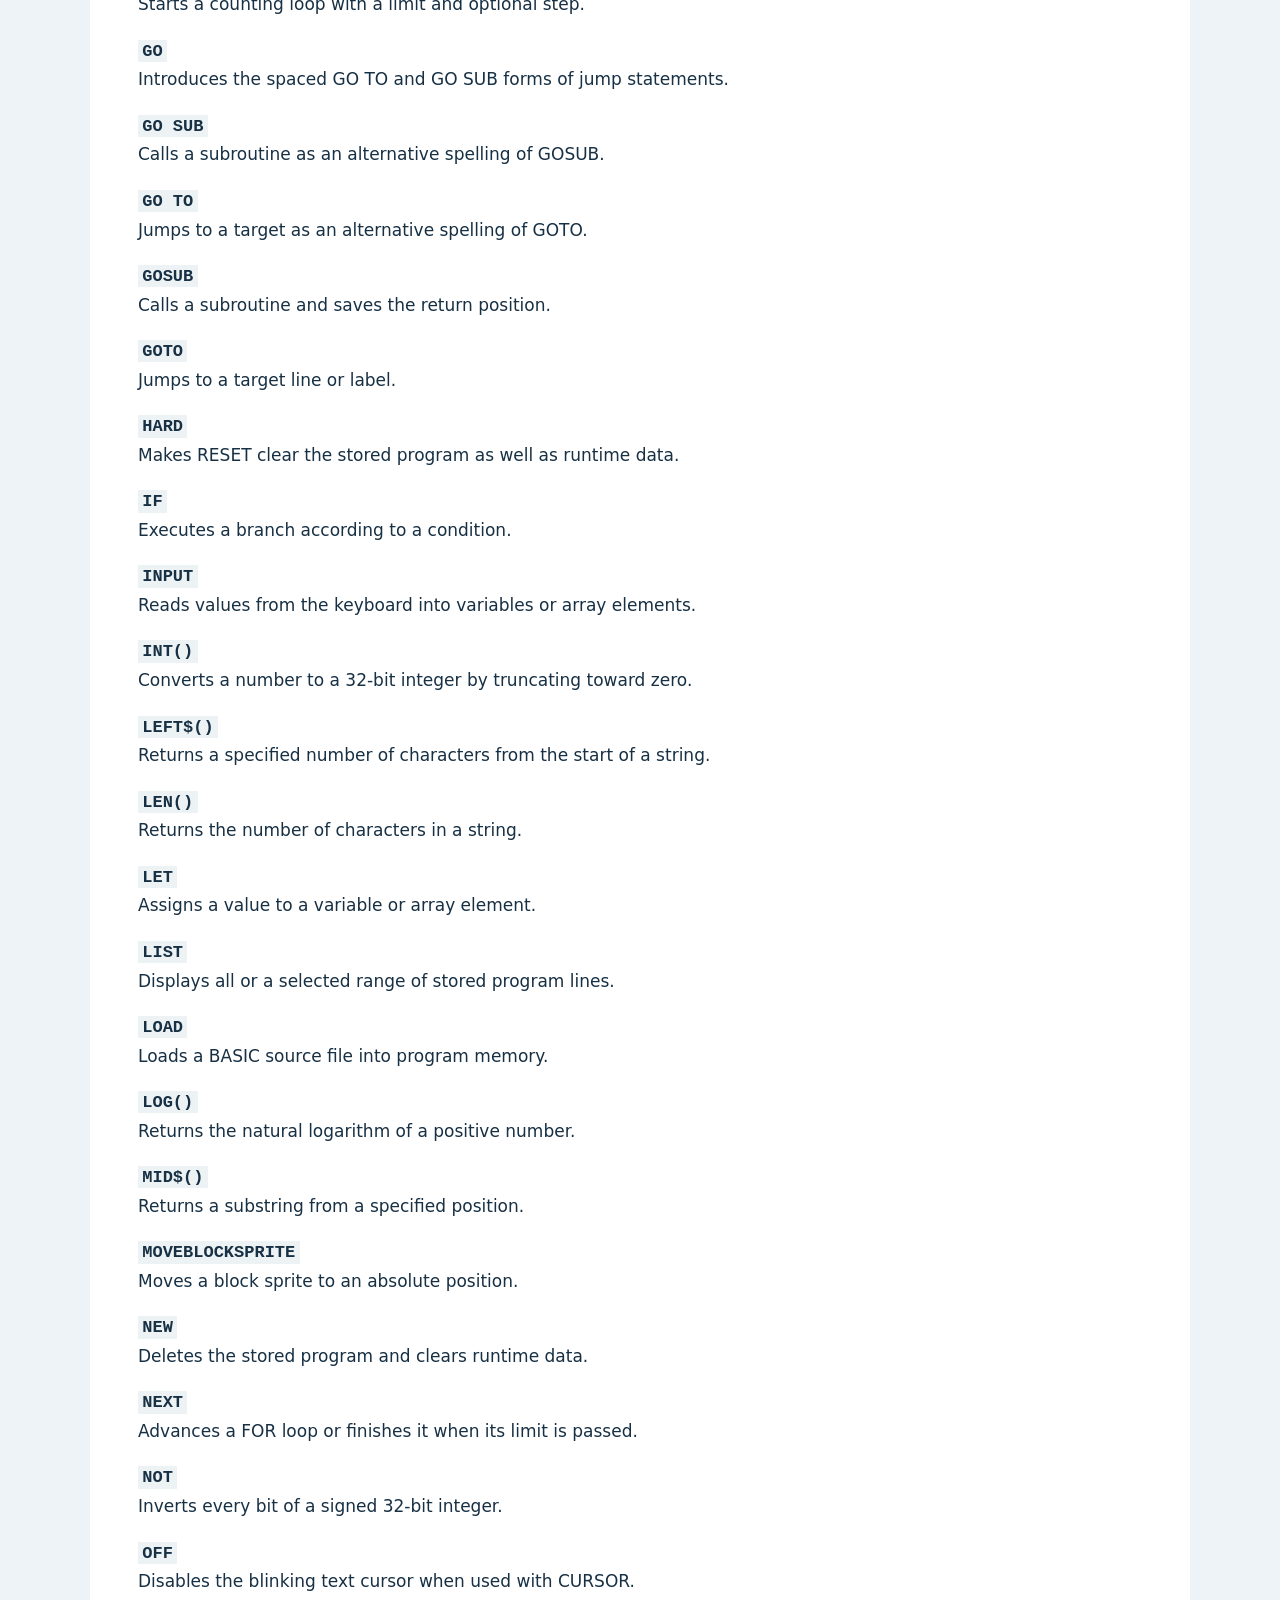
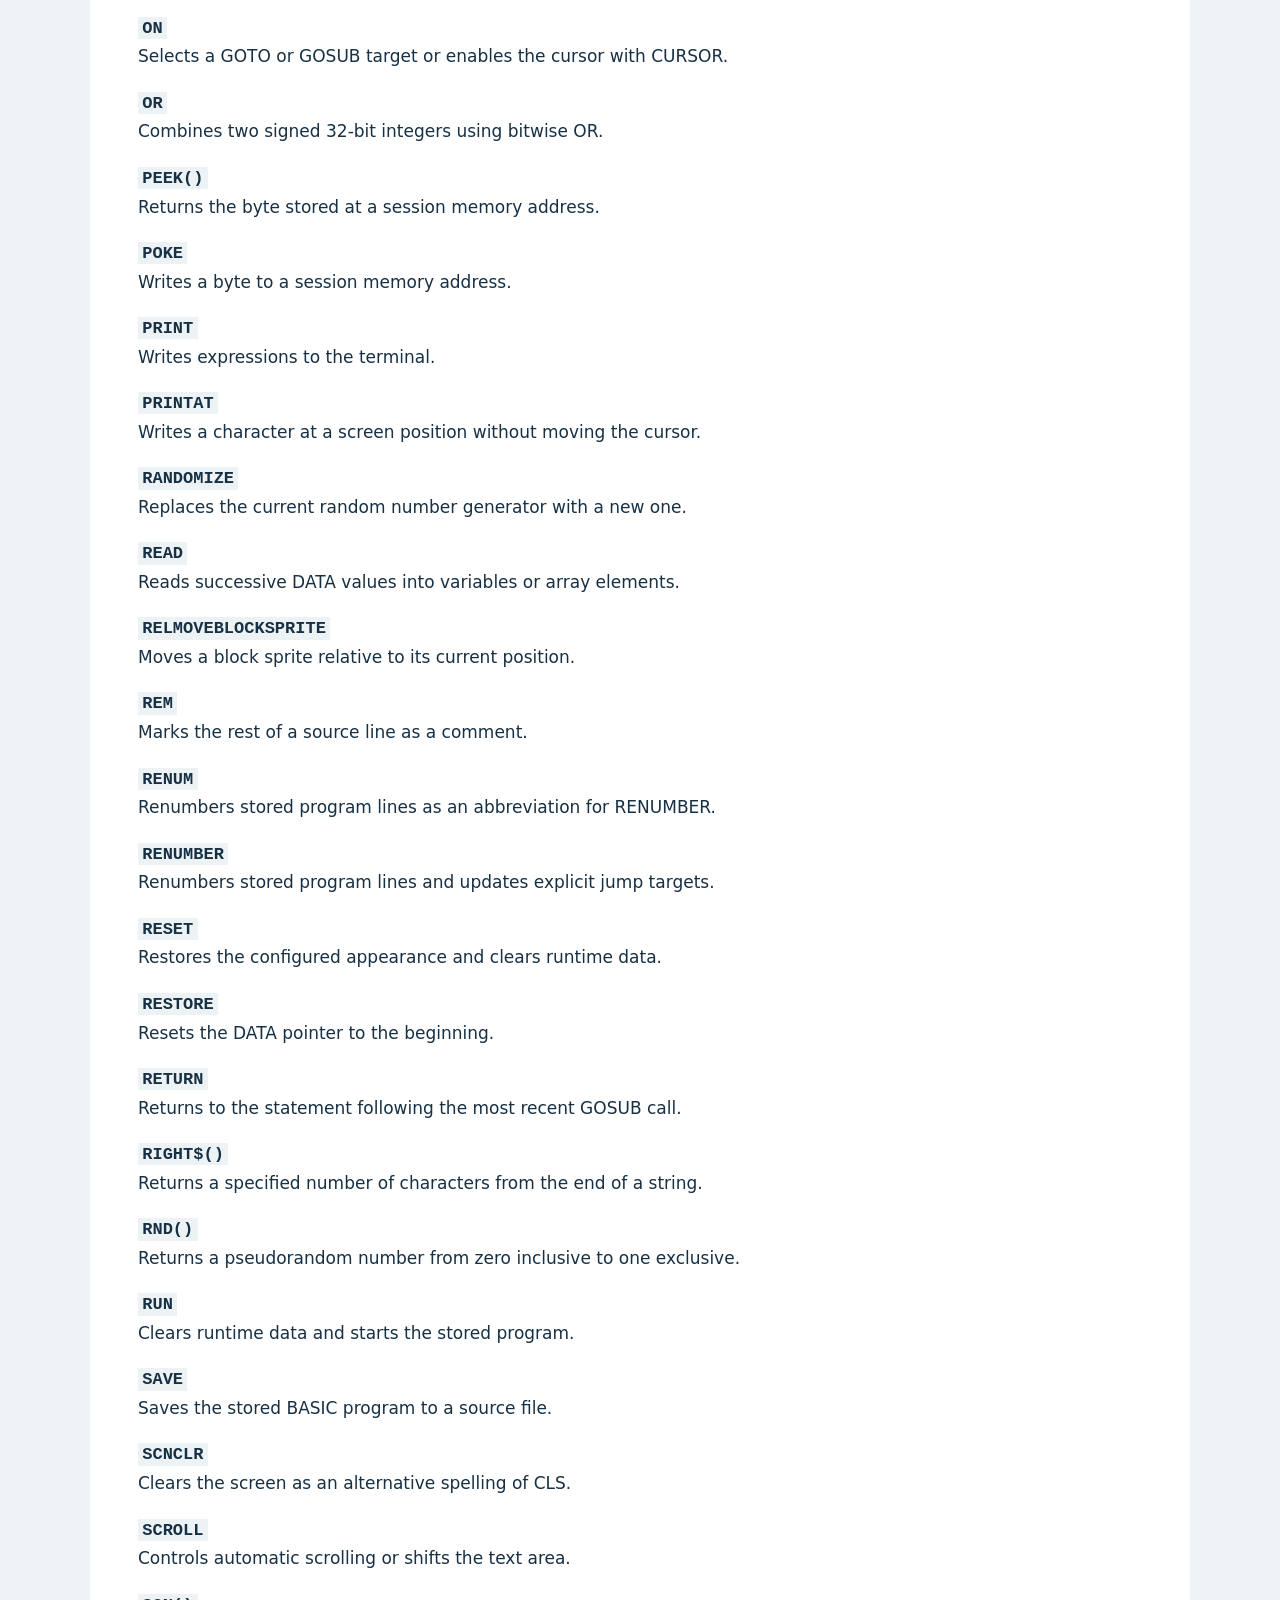
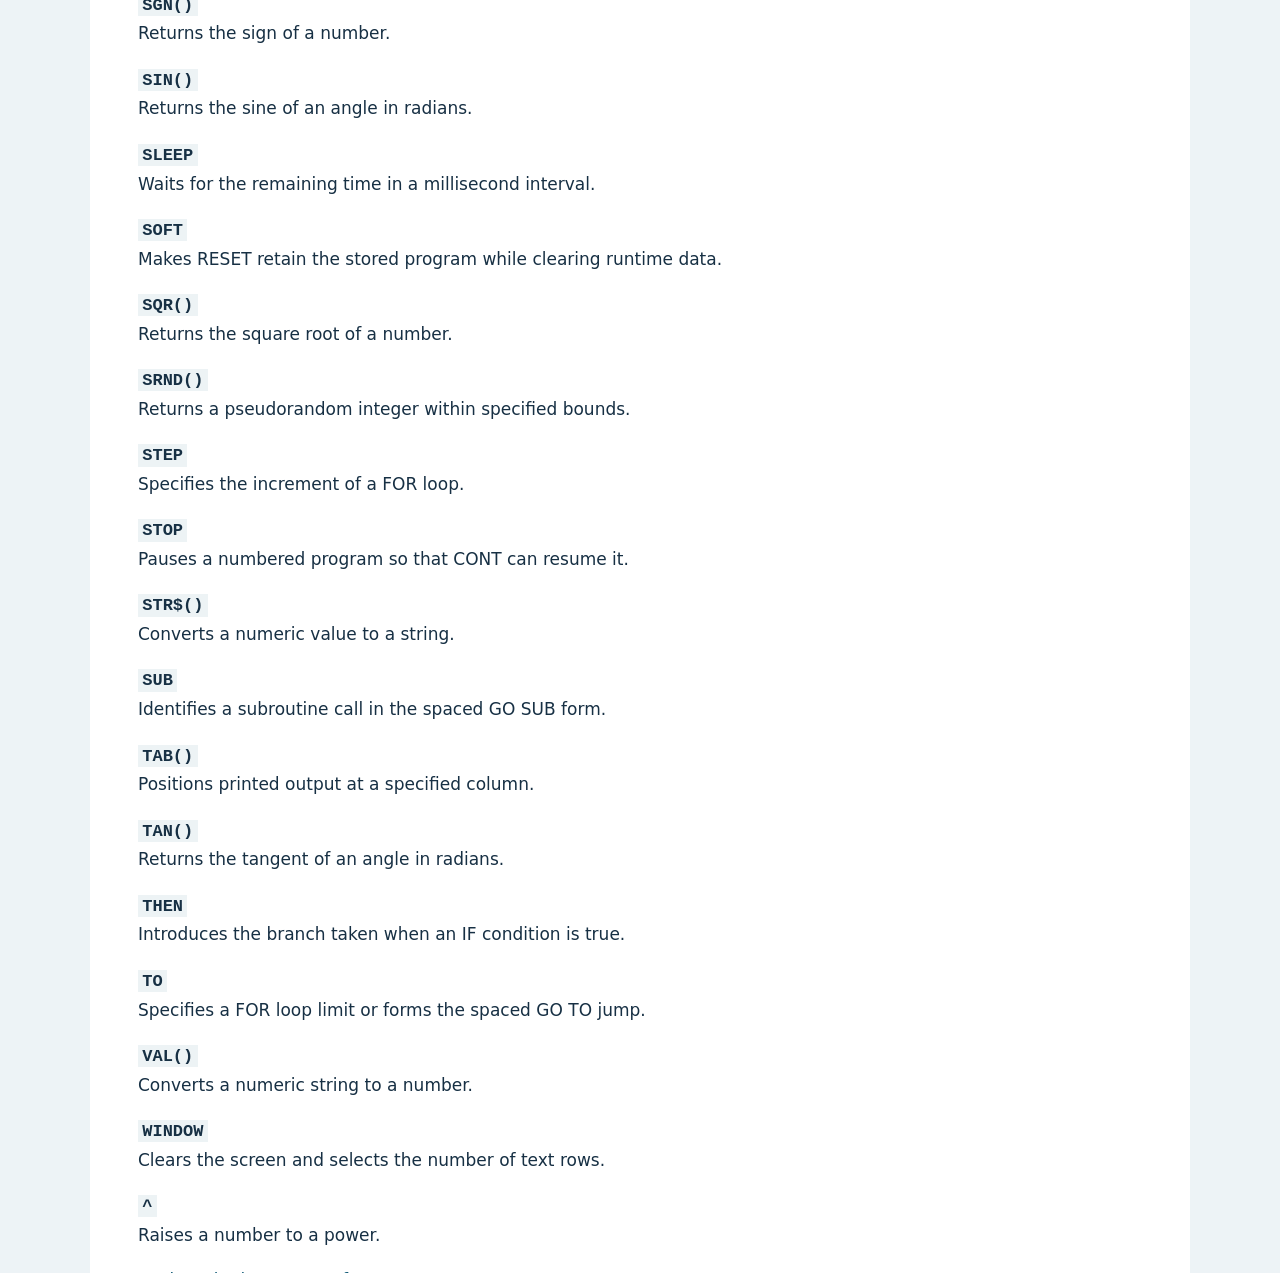
==== commit a64d186b: "Svenska tecken." ====
--- a/manual/index.html
+++ b/manual/index.html
@@ -76,7 +76,7 @@
         </p>
         <p>
             <b><code>ASC()</code></b><br />
-            Returns the character code of the first character in a string.
+            Returns the ABL character code of the first character in a string.
         </p>
         <p>
             <b><code>ATN()</code></b><br />
@@ -104,7 +104,7 @@
         </p>
         <p>
             <b><code>CHR$()</code></b><br />
-            Returns the character corresponding to a character code.
+            Returns the character corresponding to an ABL character code.
         </p>
         <p>
             <b><code>CLS</code></b><br />
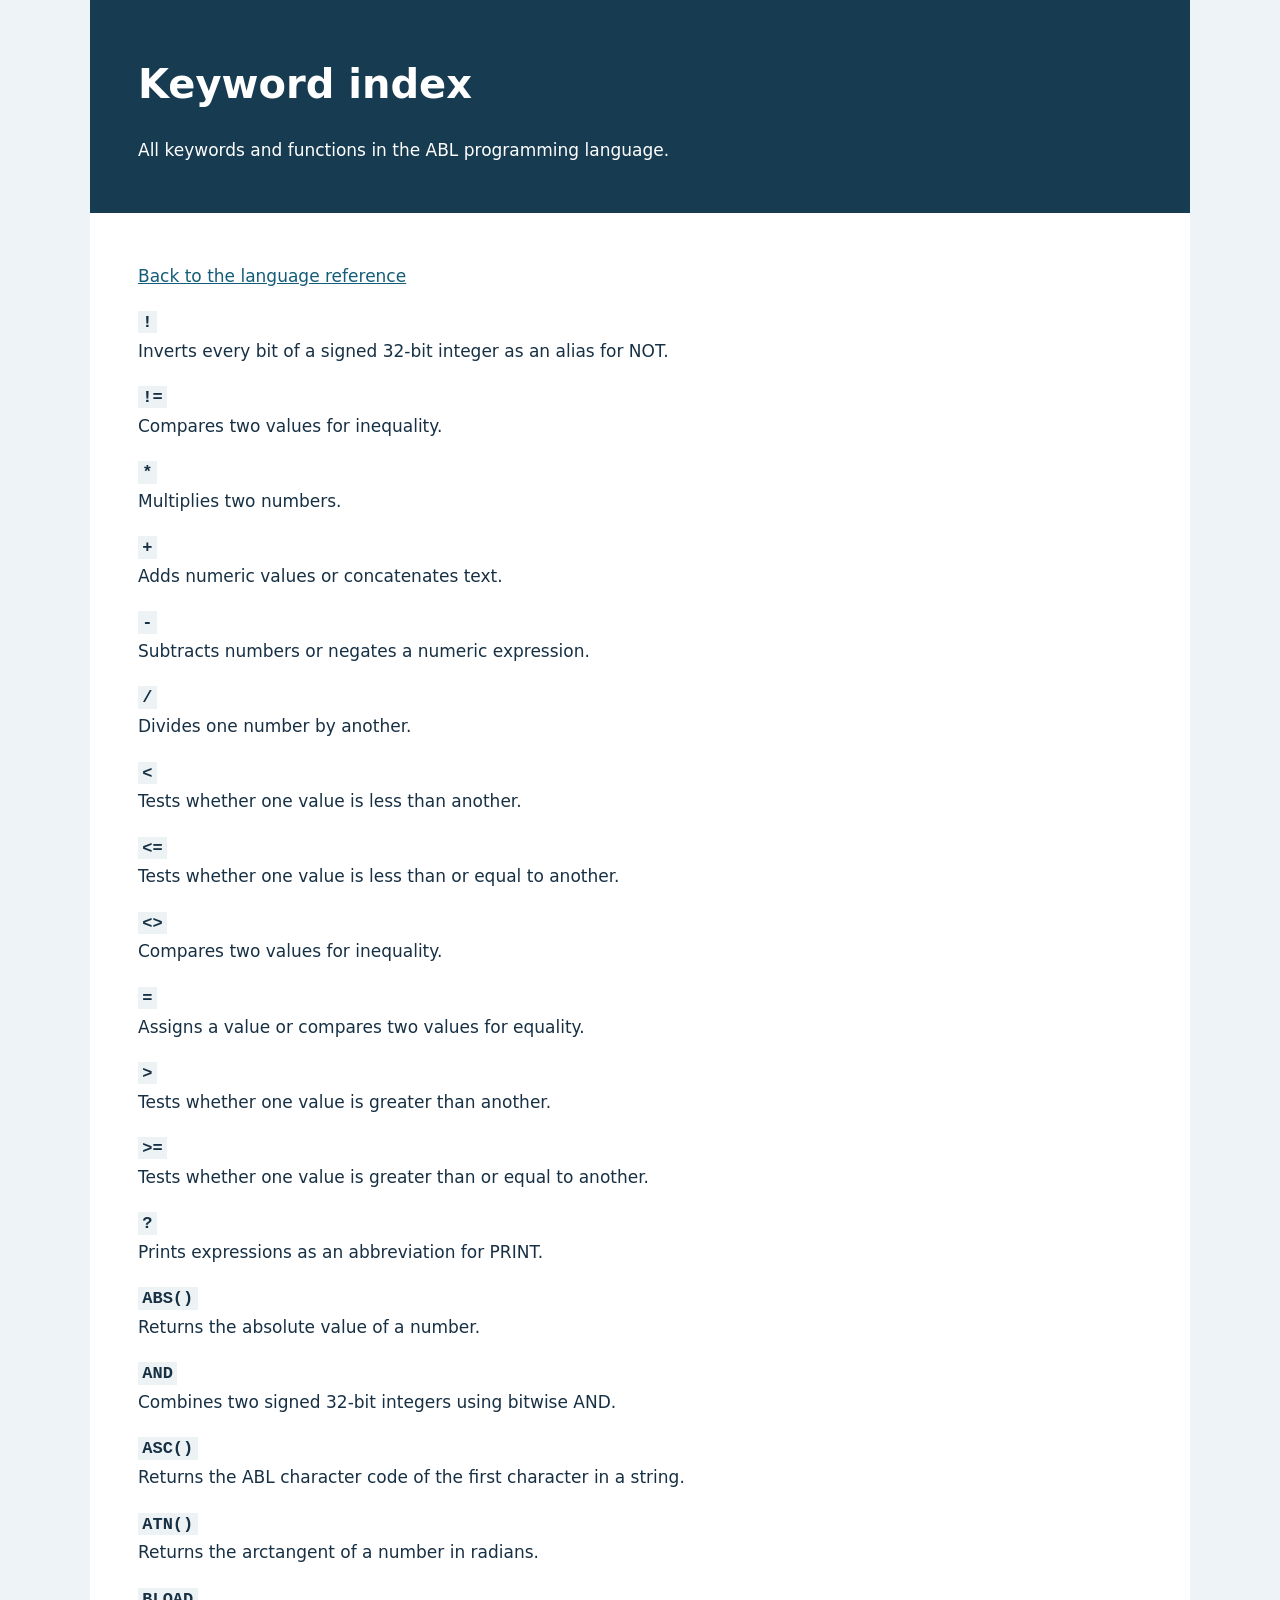
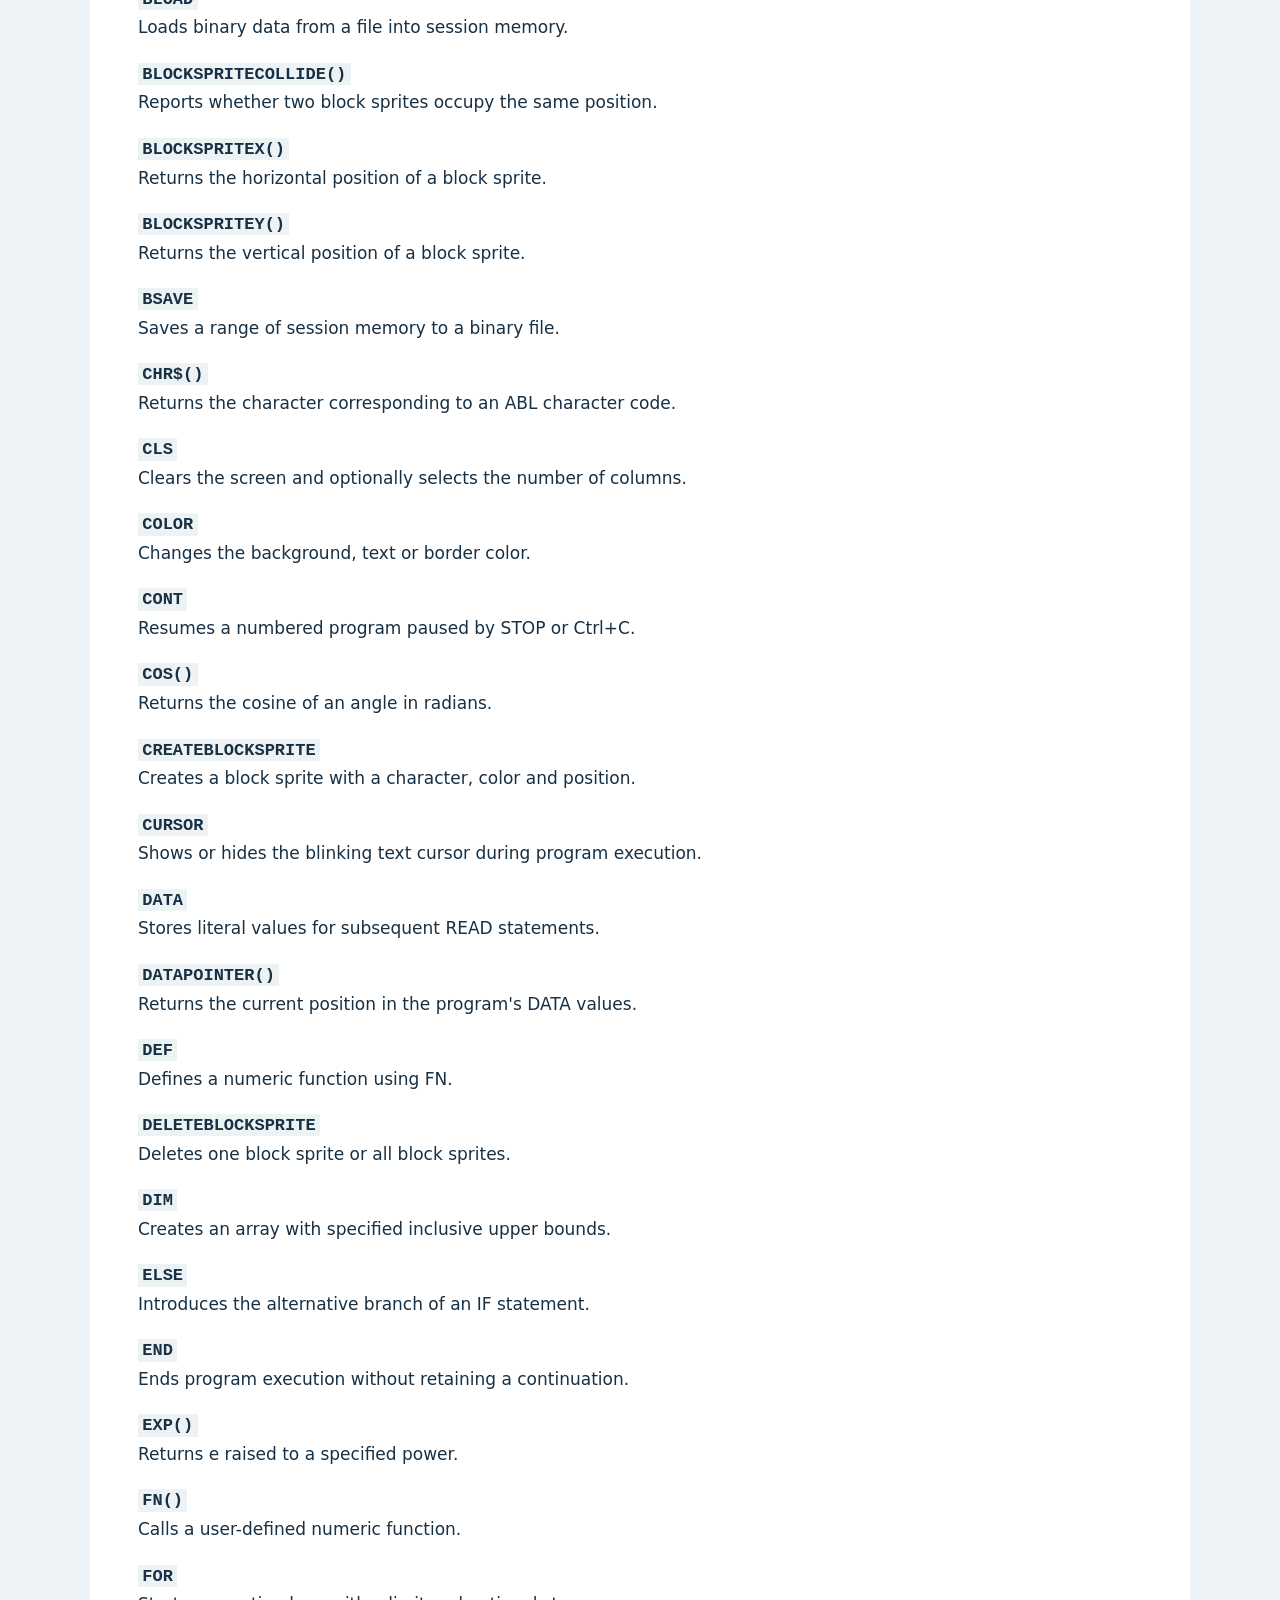
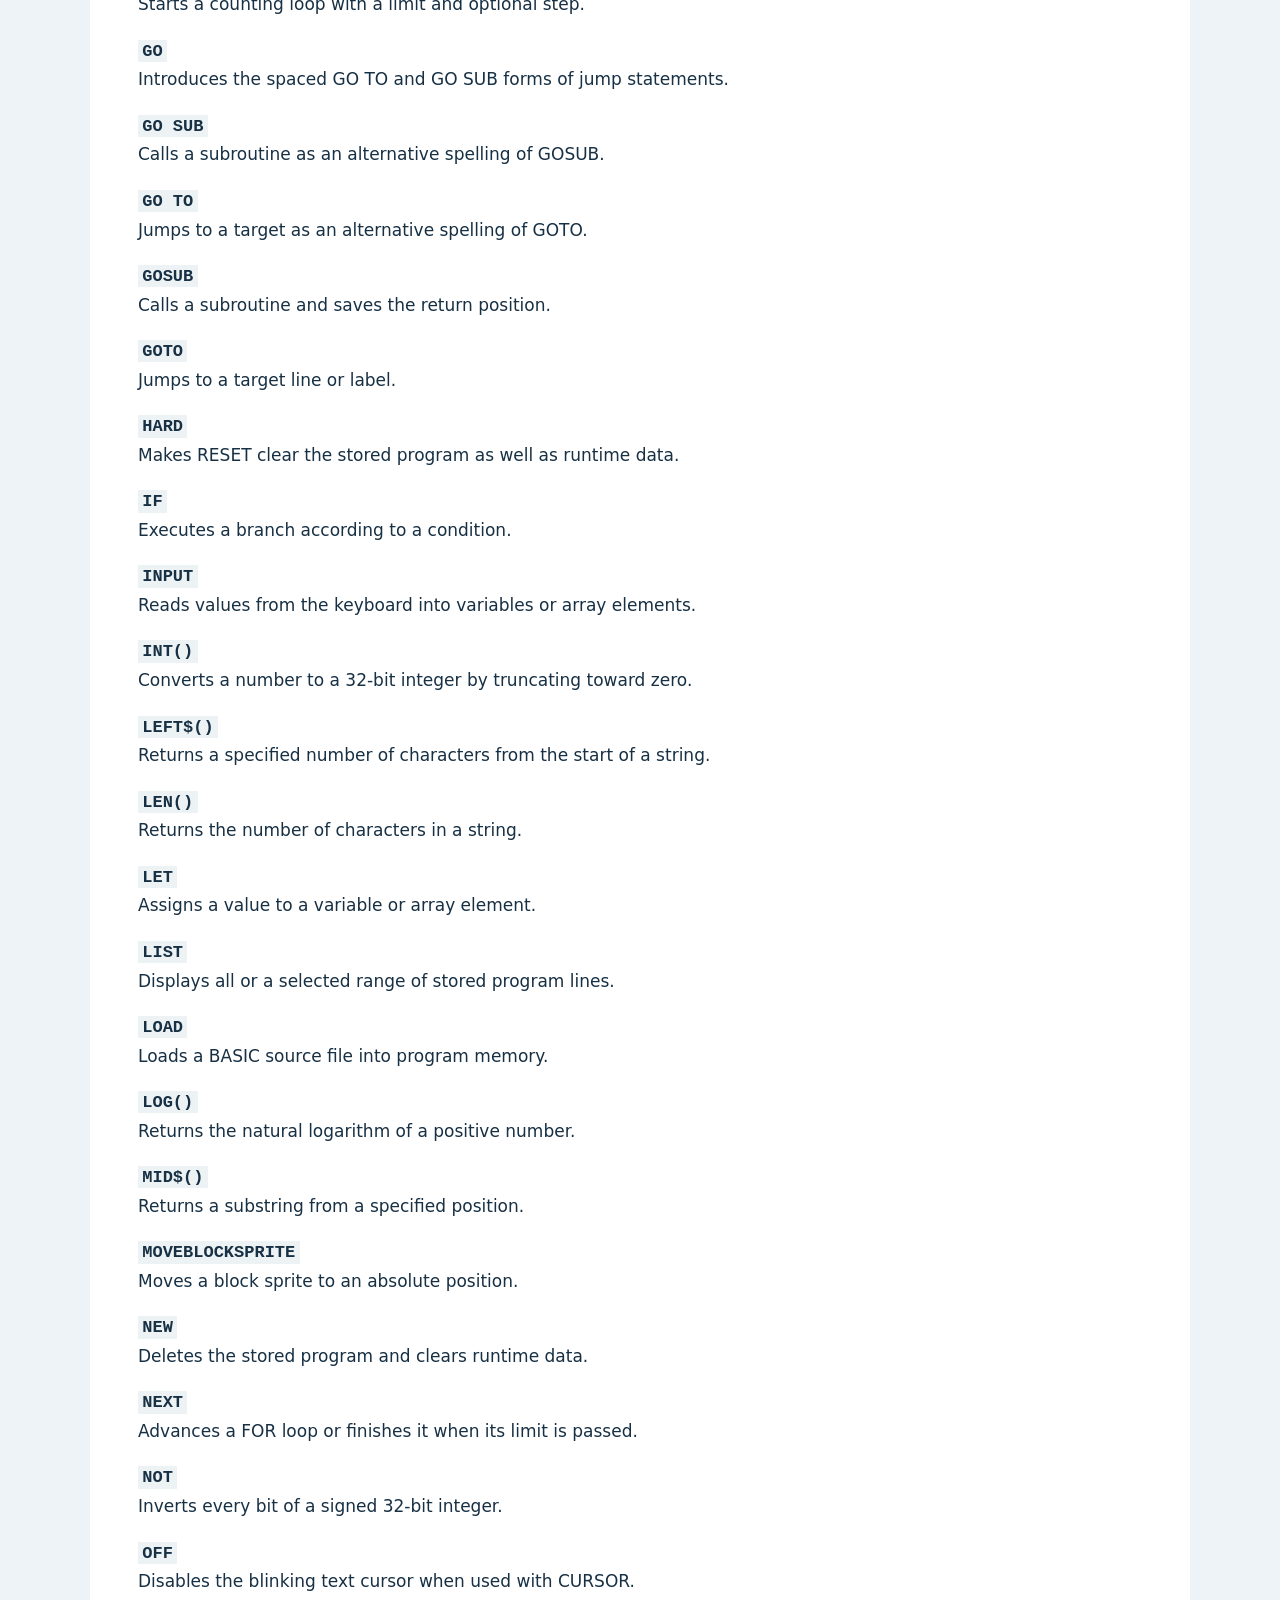
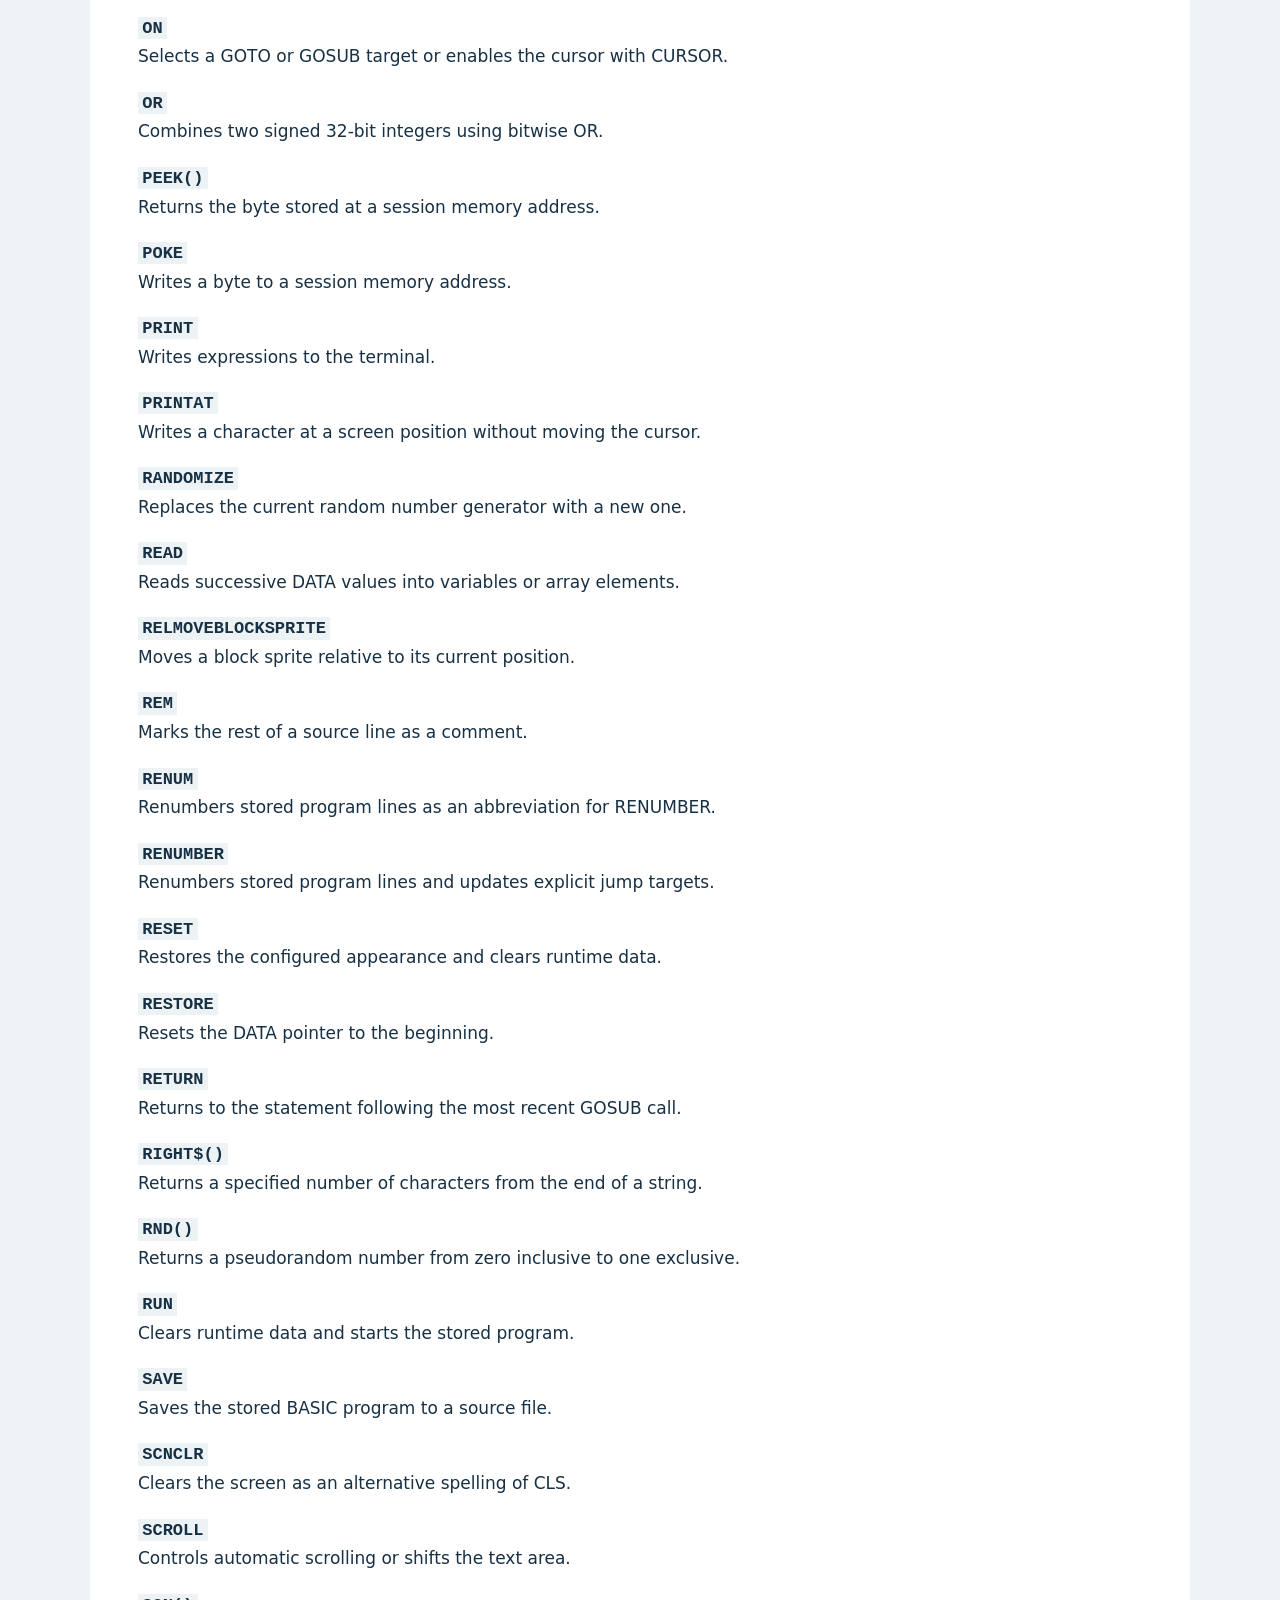
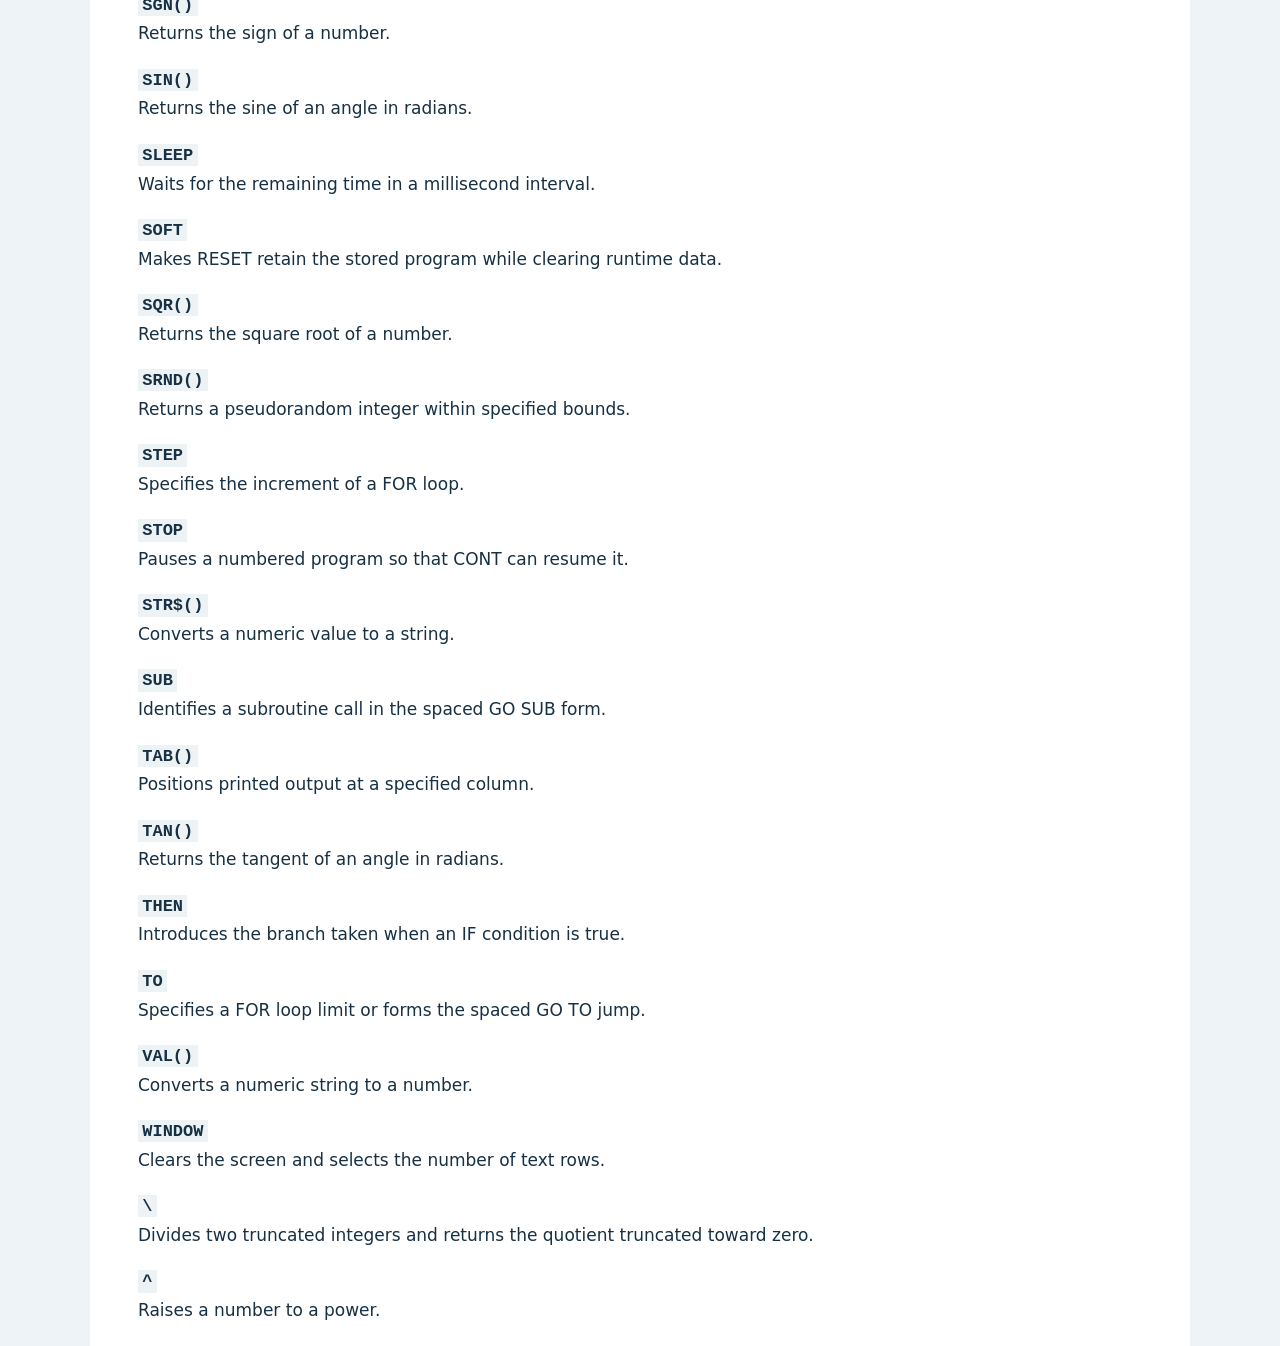
==== commit ab04ae60: "Heltalsdivision." ====
--- a/manual/index.html
+++ b/manual/index.html
@@ -403,6 +403,10 @@
             Clears the screen and selects the number of text rows.
         </p>
         <p>
+            <b><code>\</code></b><br />
+            Divides two truncated integers and returns the quotient truncated toward zero.
+        </p>
+        <p>
             <b><code>^</code></b><br />
             Raises a number to a power.
         </p>
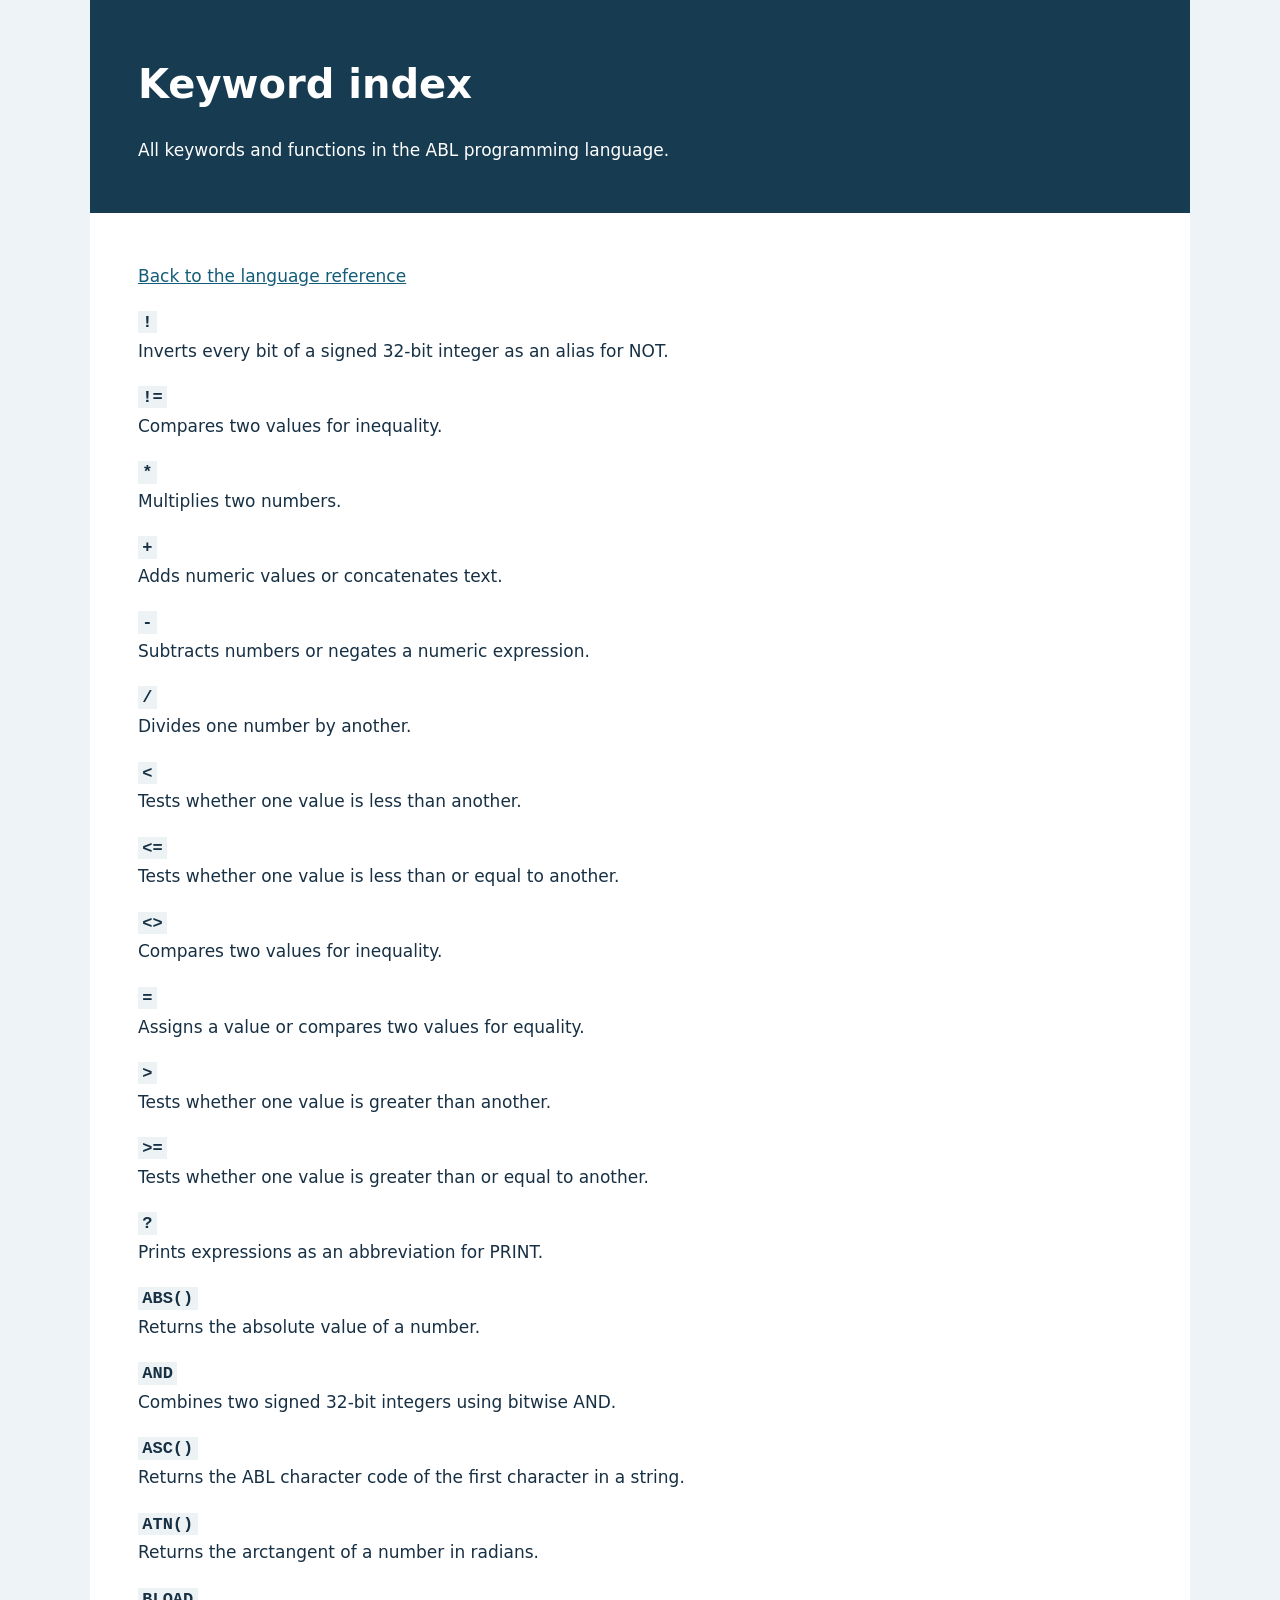
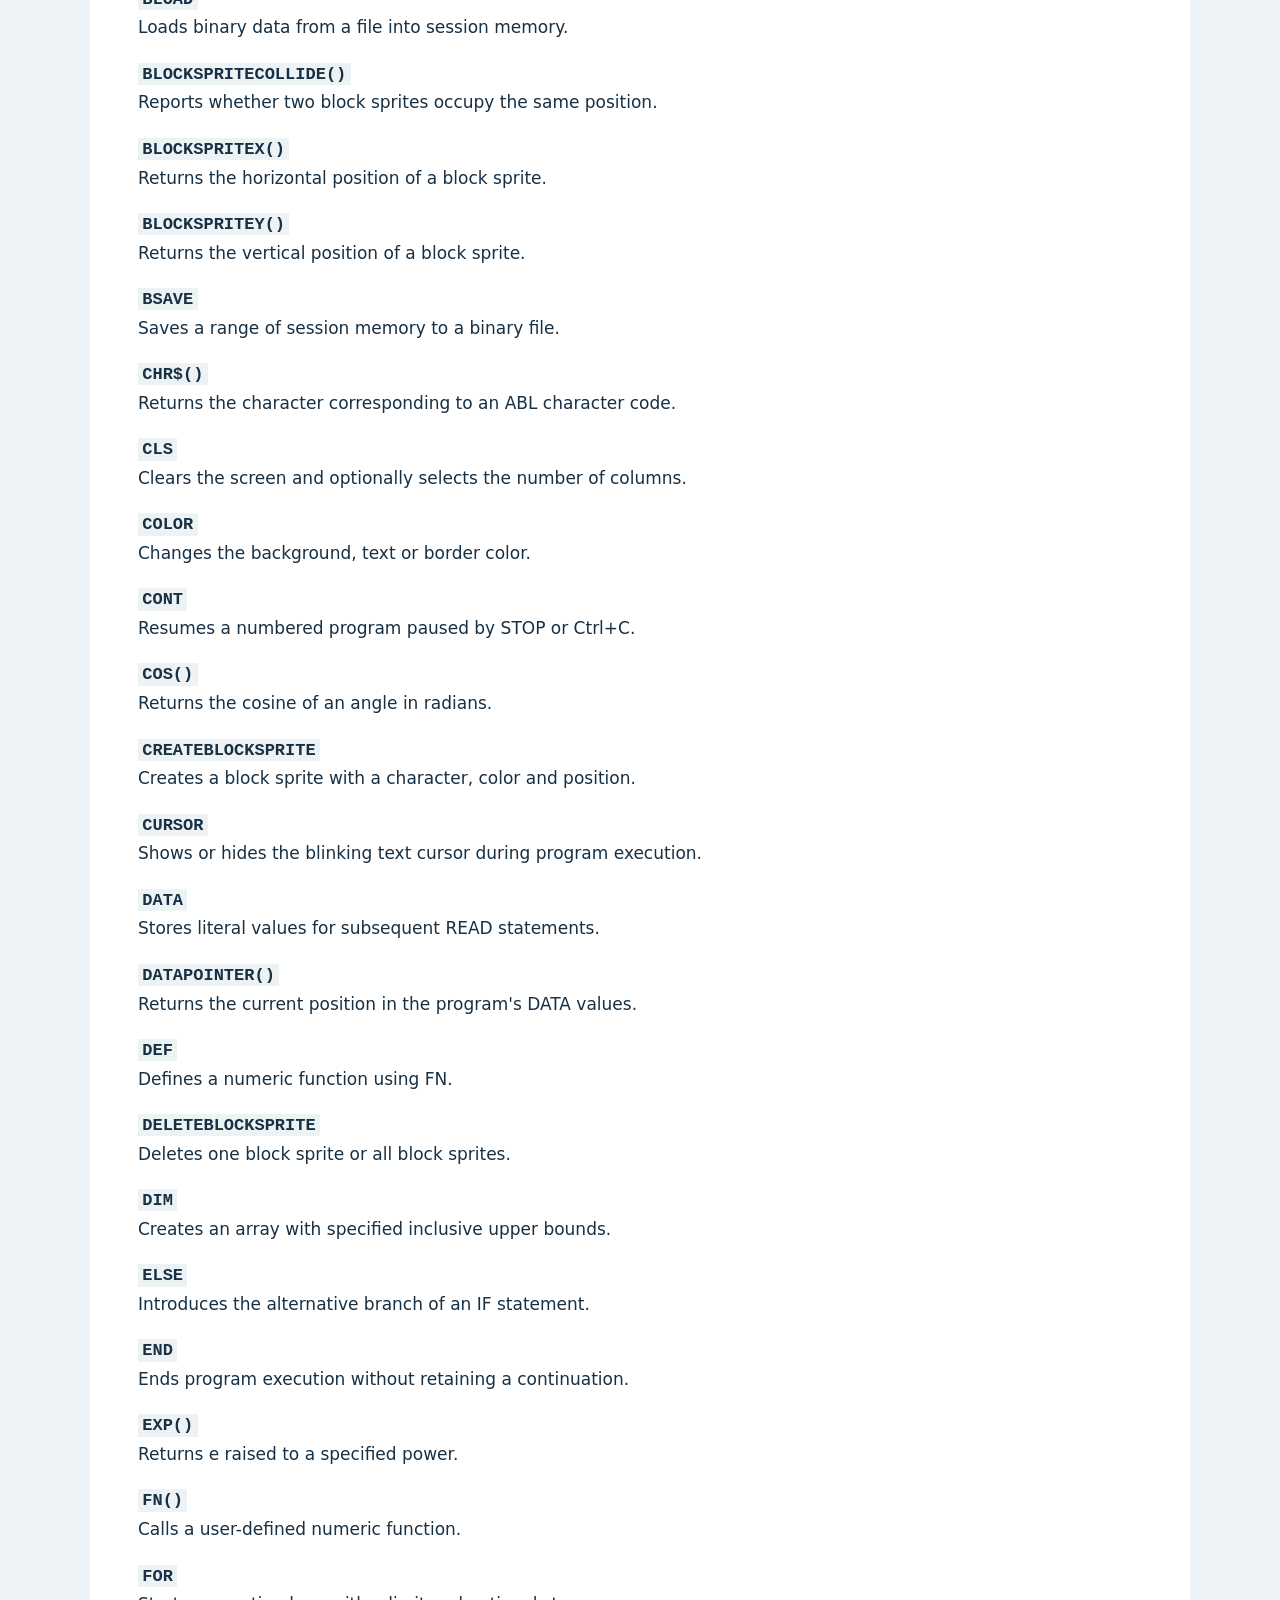
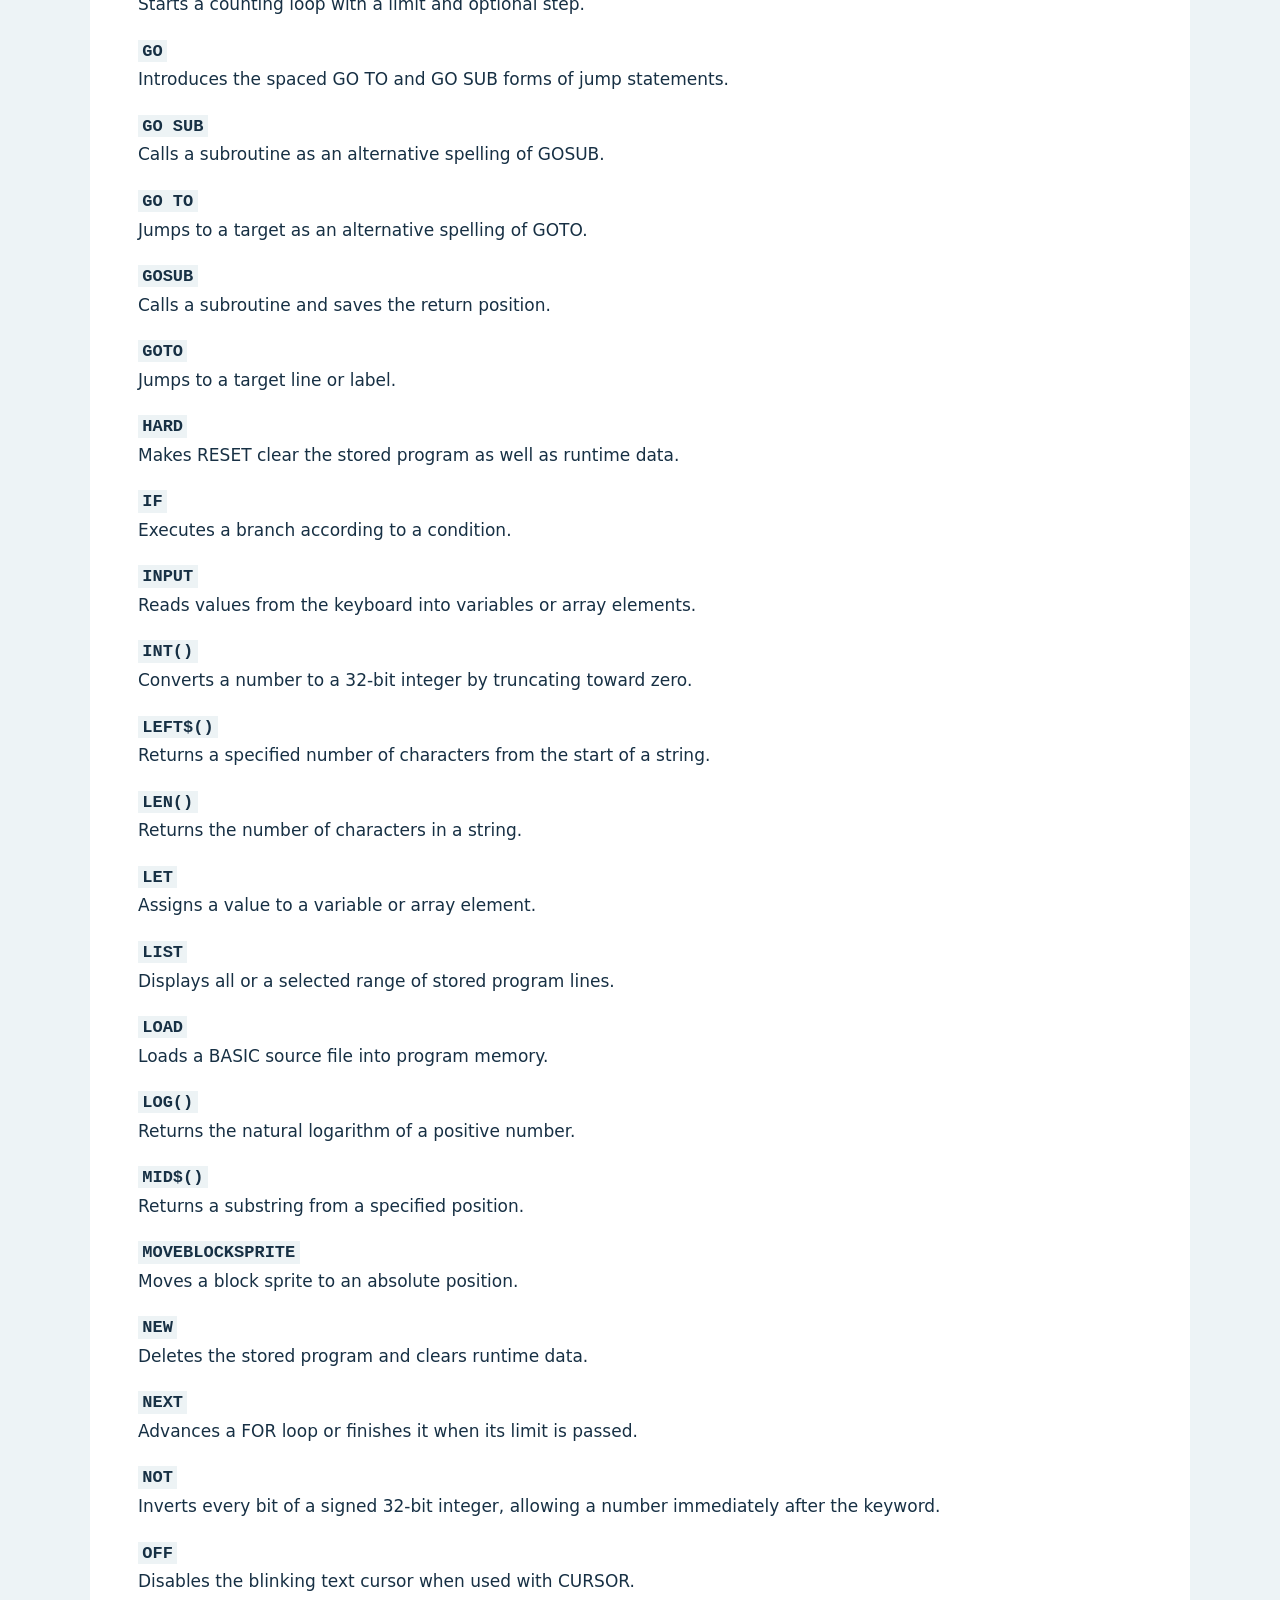
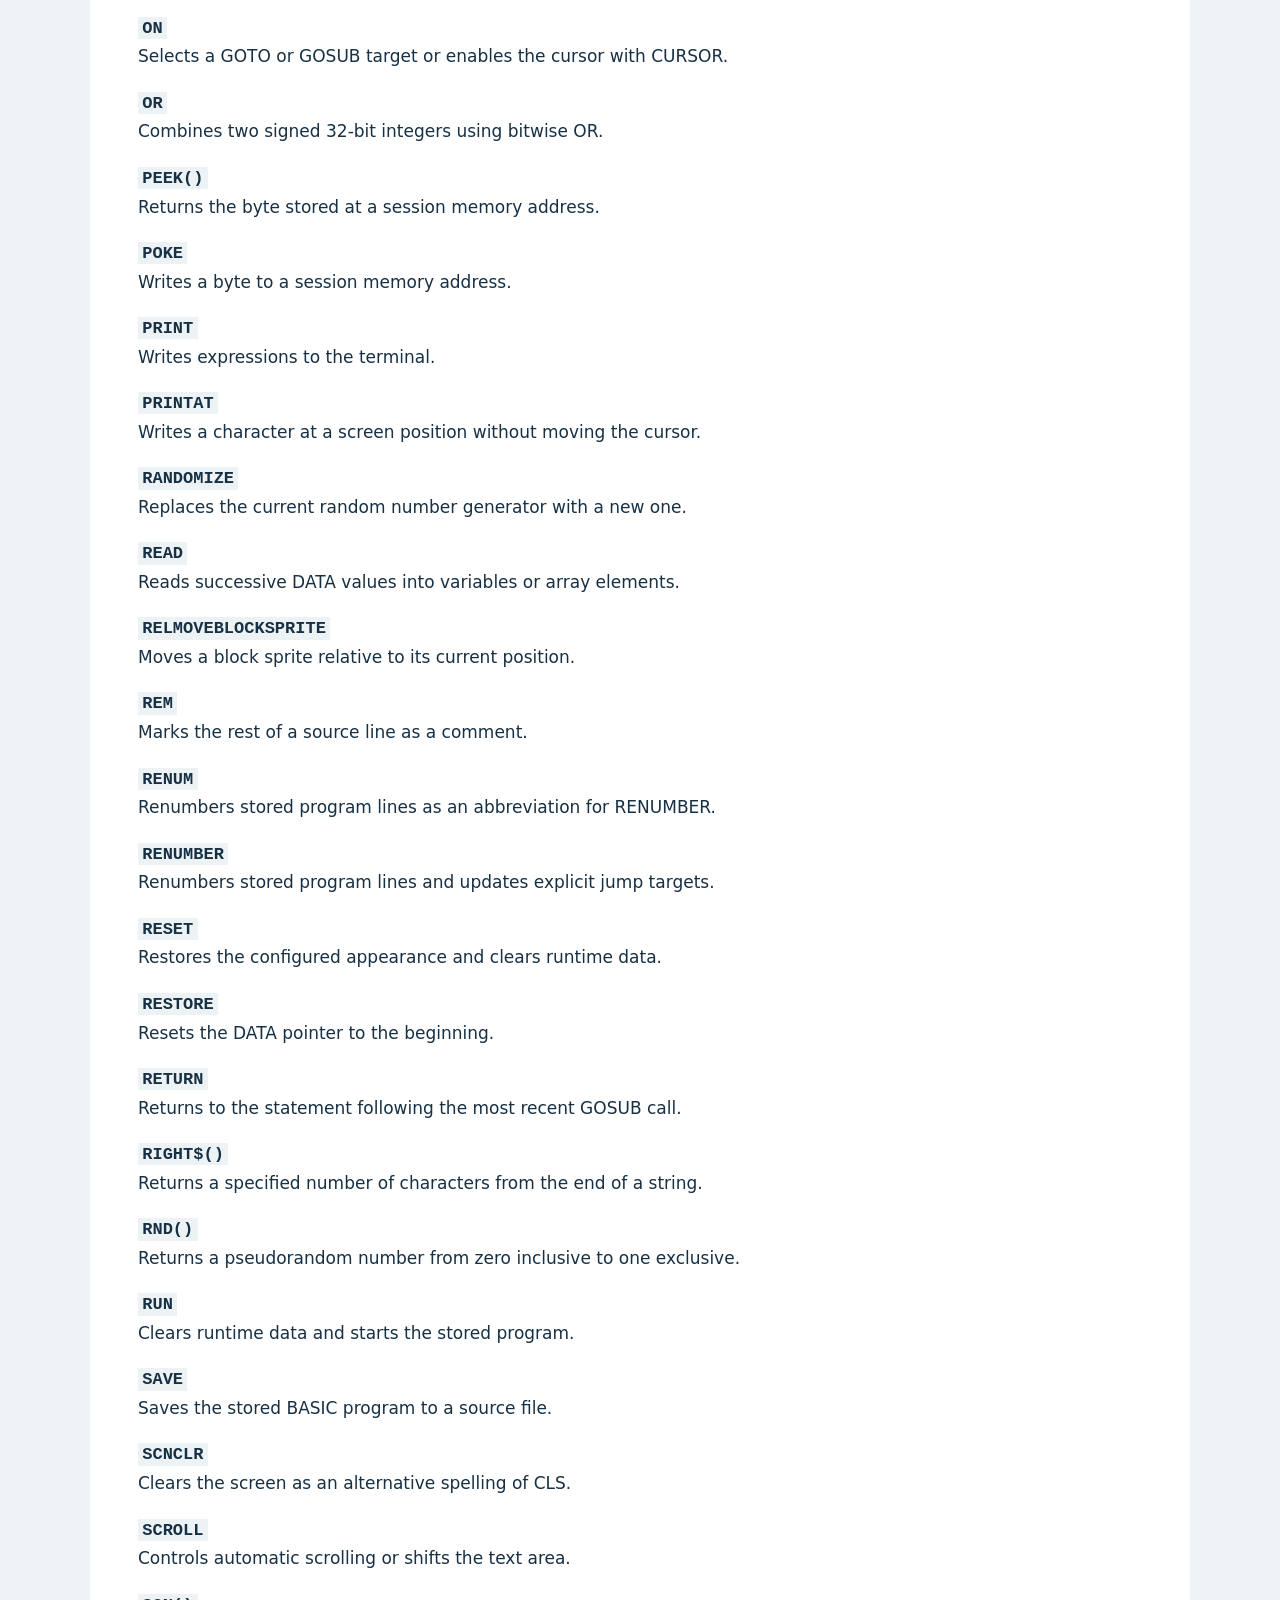
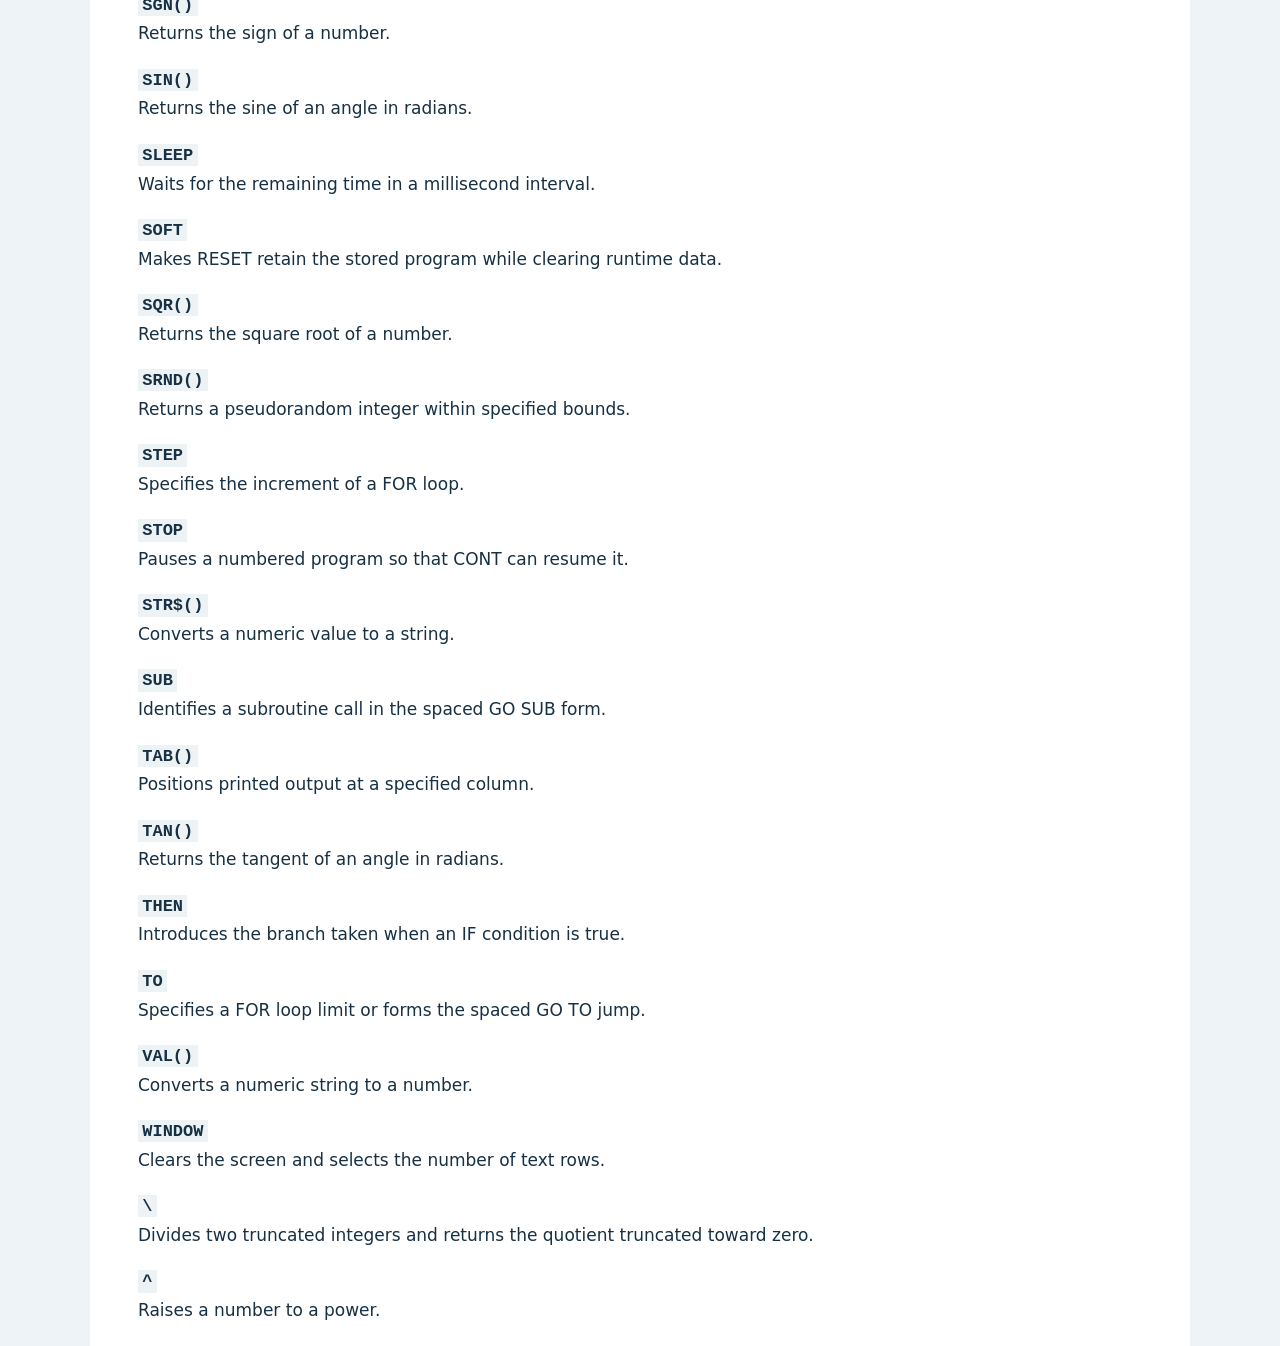
==== commit 76bafe87: "Förtydligande kring NOT." ====
--- a/manual/index.html
+++ b/manual/index.html
@@ -248,7 +248,7 @@
         </p>
         <p>
             <b><code>NOT</code></b><br />
-            Inverts every bit of a signed 32-bit integer.
+            Inverts every bit of a signed 32-bit integer, allowing a number immediately after the keyword.
         </p>
         <p>
             <b><code>OFF</code></b><br />
